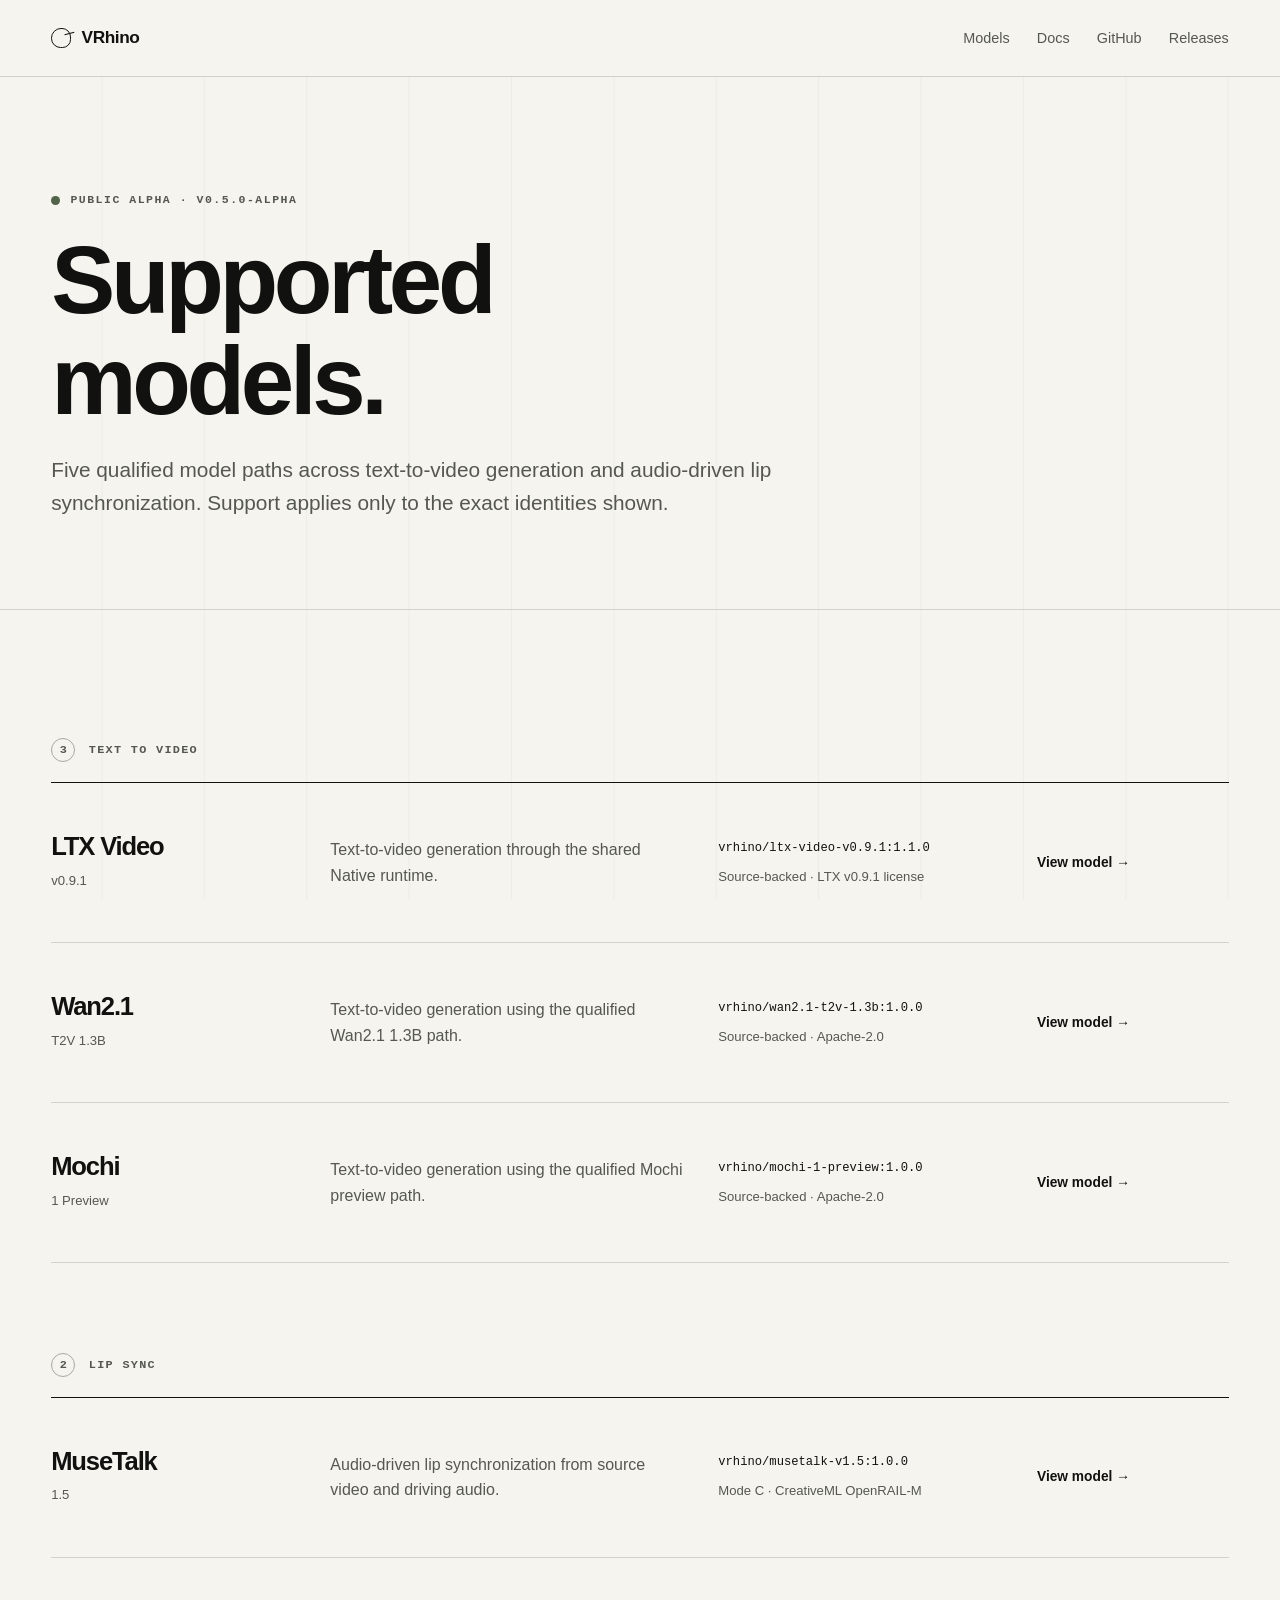
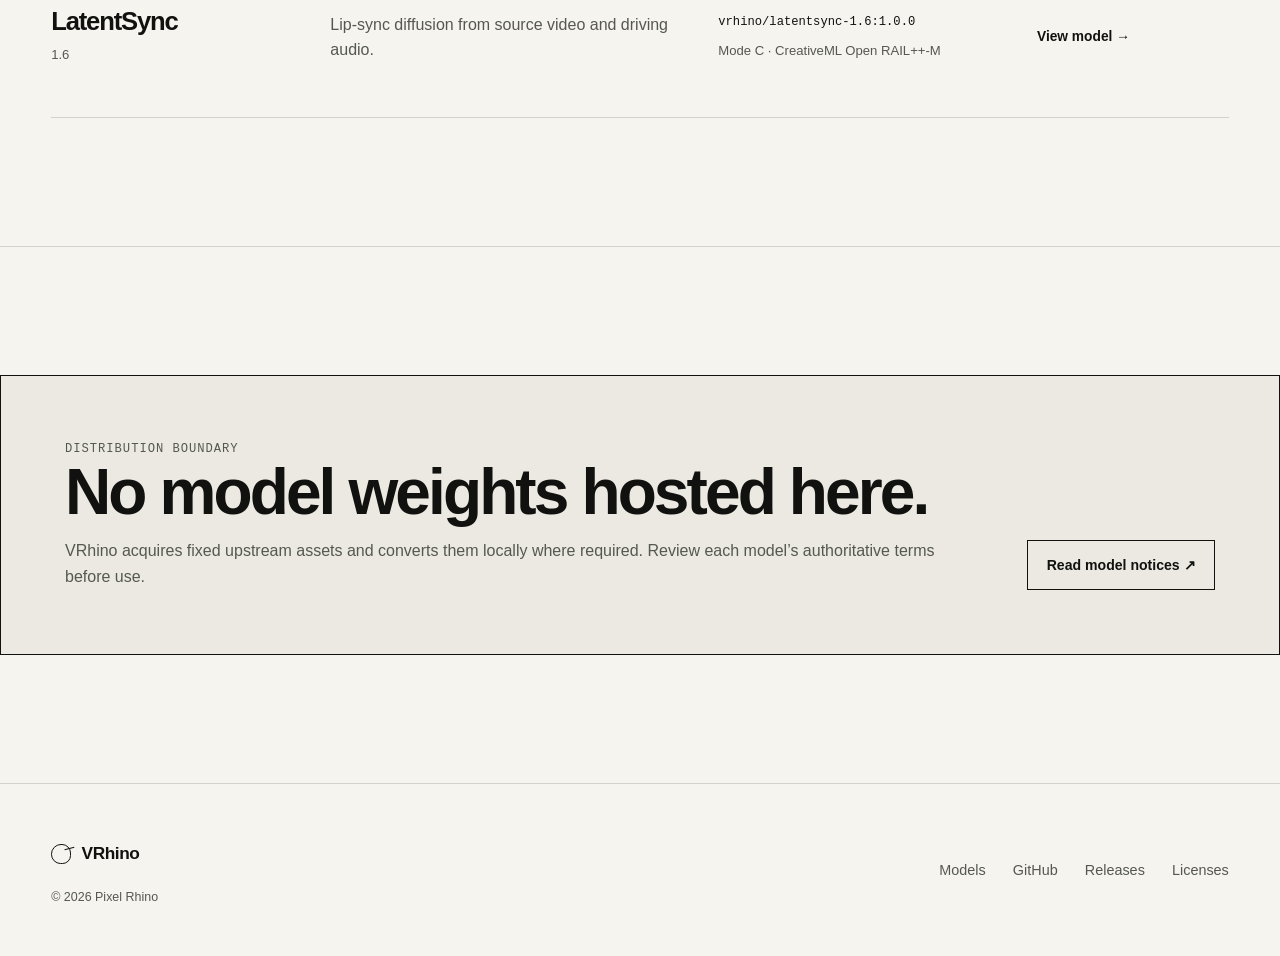
==== models/index.html @ a93d7f77 "site: launch VRhino website" ====
<!doctype html>
<html lang="en">
  <head>
    <meta charset="utf-8">
    <meta name="viewport" content="width=device-width, initial-scale=1">
    <title>Supported Models — VRhino</title>
    <meta name="description" content="Explore the five exact video-generation and lip-sync model paths supported by VRhino v0.5.0-alpha.">
    <meta property="og:type" content="website">
    <meta property="og:title" content="Supported Models — VRhino">
    <meta property="og:description" content="Five exact model paths supported by the VRhino Public Alpha.">
    <meta property="og:url" content="https://pixelrhino-ai.github.io/models/">
    <link rel="canonical" href="https://pixelrhino-ai.github.io/models/">
    <link rel="stylesheet" href="/assets/css/main.css">
  </head>
  <body>
    <a class="skip-link" href="#main-content">Skip to content</a>
    <header class="site-header">
      <nav class="nav-shell" aria-label="Primary navigation">
        <a class="brand" href="/" aria-label="VRhino home"><span class="brand-mark" aria-hidden="true"></span>VRhino</a>
        <ul class="nav-links">
          <li><a href="/models/" aria-current="page">Models</a></li>
          <li><a href="https://github.com/pixelrhino-ai/vrhino">Docs</a></li>
          <li><a href="https://github.com/pixelrhino-ai/vrhino">GitHub</a></li>
          <li><a href="https://github.com/pixelrhino-ai/vrhino/releases">Releases</a></li>
        </ul>
      </nav>
    </header>
    <main id="main-content">
      <header class="page-hero">
        <div class="shell">
          <p class="eyebrow">Public Alpha · v0.5.0-alpha</p>
          <h1>Supported models.</h1>
          <p class="page-intro">Five qualified model paths across text-to-video generation and audio-driven lip synchronization. Support applies only to the exact identities shown.</p>
        </div>
      </header>
      <section class="section" aria-labelledby="text-video-heading">
        <div class="shell">
          <div class="category-block">
            <h2 class="category-heading" id="text-video-heading"><span class="category-count" aria-hidden="true">3</span>TEXT TO VIDEO</h2>
            <div class="model-list">
              <article class="model-card">
                <div><h3><a href="/models/ltx-video/">LTX Video</a></h3><span class="model-version">v0.9.1</span></div>
                <p class="model-description">Text-to-video generation through the shared Native runtime.</p>
                <div><p class="model-identity">vrhino/ltx-video-v0.9.1:1.1.0</p><p class="model-meta">Source-backed · LTX v0.9.1 license</p></div>
                <a class="model-arrow" href="/models/ltx-video/" aria-label="View LTX Video details">View model →</a>
              </article>
              <article class="model-card">
                <div><h3><a href="/models/wan2.1/">Wan2.1</a></h3><span class="model-version">T2V 1.3B</span></div>
                <p class="model-description">Text-to-video generation using the qualified Wan2.1 1.3B path.</p>
                <div><p class="model-identity">vrhino/wan2.1-t2v-1.3b:1.0.0</p><p class="model-meta">Source-backed · Apache-2.0</p></div>
                <a class="model-arrow" href="/models/wan2.1/" aria-label="View Wan2.1 details">View model →</a>
              </article>
              <article class="model-card">
                <div><h3><a href="/models/mochi/">Mochi</a></h3><span class="model-version">1 Preview</span></div>
                <p class="model-description">Text-to-video generation using the qualified Mochi preview path.</p>
                <div><p class="model-identity">vrhino/mochi-1-preview:1.0.0</p><p class="model-meta">Source-backed · Apache-2.0</p></div>
                <a class="model-arrow" href="/models/mochi/" aria-label="View Mochi details">View model →</a>
              </article>
            </div>
          </div>
          <div class="category-block">
            <h2 class="category-heading"><span class="category-count" aria-hidden="true">2</span>LIP SYNC</h2>
            <div class="model-list">
              <article class="model-card">
                <div><h3><a href="/models/musetalk/">MuseTalk</a></h3><span class="model-version">1.5</span></div>
                <p class="model-description">Audio-driven lip synchronization from source video and driving audio.</p>
                <div><p class="model-identity">vrhino/musetalk-v1.5:1.0.0</p><p class="model-meta">Mode C · CreativeML OpenRAIL-M</p></div>
                <a class="model-arrow" href="/models/musetalk/" aria-label="View MuseTalk details">View model →</a>
              </article>
              <article class="model-card">
                <div><h3><a href="/models/latentsync/">LatentSync</a></h3><span class="model-version">1.6</span></div>
                <p class="model-description">Lip-sync diffusion from source video and driving audio.</p>
                <div><p class="model-identity">vrhino/latentsync-1.6:1.0.0</p><p class="model-meta">Mode C · CreativeML Open RAIL++-M</p></div>
                <a class="model-arrow" href="/models/latentsync/" aria-label="View LatentSync details">View model →</a>
              </article>
            </div>
          </div>
        </div>
      </section>
      <section class="section section-rule">
        <div class="shell release-panel">
          <div><p class="release-meta">Distribution boundary</p><h2>No model weights hosted here.</h2><p>VRhino acquires fixed upstream assets and converts them locally where required. Review each model’s authoritative terms before use.</p></div>
          <a class="button button-secondary" href="https://github.com/pixelrhino-ai/vrhino/tree/4c1773b8f5300881dd2dc7cef0f7295a187a3596/docs/models">Read model notices ↗</a>
        </div>
      </section>
    </main>
    <footer class="site-footer">
      <div class="shell footer-grid">
        <div><a class="brand" href="/"><span class="brand-mark" aria-hidden="true"></span>VRhino</a><p class="footer-meta">© 2026 Pixel Rhino</p></div>
        <ul class="footer-links"><li><a href="/models/">Models</a></li><li><a href="https://github.com/pixelrhino-ai/vrhino">GitHub</a></li><li><a href="https://github.com/pixelrhino-ai/vrhino/releases">Releases</a></li><li><a href="https://github.com/pixelrhino-ai/vrhino/blob/4c1773b8f5300881dd2dc7cef0f7295a187a3596/licenses/VRHINO-BINARY-LICENSE.txt">Licenses</a></li></ul>
      </div>
    </footer>
  </body>
</html>
---- assets/css/main.css ----
:root {
  color-scheme: light;
  --paper: #f5f4ef;
  --paper-strong: #ebe9e1;
  --ink: #111210;
  --ink-soft: #555850;
  --line: #d2d1ca;
  --line-strong: #a7a89f;
  --accent: #516348;
  --accent-soft: #e4e9df;
  --code: #181a17;
  --code-ink: #f2f3ed;
  --max-width: 1180px;
  --page-pad: clamp(1.25rem, 4vw, 4rem);
  --section-space: clamp(5rem, 10vw, 9rem);
  --sans: Inter, ui-sans-serif, -apple-system, BlinkMacSystemFont, "Segoe UI", sans-serif;
  --mono: "SFMono-Regular", Consolas, "Liberation Mono", monospace;
}

*,
*::before,
*::after {
  box-sizing: border-box;
}

html {
  scroll-behavior: smooth;
  scroll-padding-top: 6rem;
}

body {
  margin: 0;
  background: var(--paper);
  color: var(--ink);
  font-family: var(--sans);
  font-size: 1rem;
  line-height: 1.6;
  text-rendering: optimizeLegibility;
  -webkit-font-smoothing: antialiased;
}

body::before {
  position: fixed;
  z-index: -1;
  inset: 0;
  background-image: linear-gradient(to right, transparent calc(100% - 1px), rgba(17, 18, 16, 0.035) 1px);
  background-size: max(5rem, 8vw) 100%;
  content: "";
  pointer-events: none;
}

::selection {
  background: #cbd4c3;
  color: var(--ink);
}

a {
  color: inherit;
  text-decoration-thickness: 1px;
  text-underline-offset: 0.22em;
}

a:hover {
  color: var(--accent);
}

a:focus-visible,
button:focus-visible {
  border-radius: 2px;
  outline: 3px solid var(--accent);
  outline-offset: 4px;
}

img,
svg {
  display: block;
  max-width: 100%;
}

button,
input {
  font: inherit;
}

h1,
h2,
h3,
p,
ul,
dl,
dd,
pre {
  margin-top: 0;
}

h1,
h2,
h3 {
  font-weight: 560;
  letter-spacing: -0.045em;
  line-height: 1.05;
}

h1 {
  font-size: clamp(3.5rem, 9vw, 8.5rem);
}

h2 {
  font-size: clamp(2.25rem, 5vw, 4.75rem);
}

h3 {
  font-size: clamp(1.35rem, 2vw, 1.8rem);
}

code,
pre {
  font-family: var(--mono);
  font-variant-ligatures: none;
}

.skip-link {
  position: fixed;
  z-index: 100;
  top: 0.75rem;
  left: 0.75rem;
  padding: 0.65rem 0.9rem;
  transform: translateY(-160%);
  border: 1px solid var(--ink);
  background: var(--paper);
  color: var(--ink);
}

.skip-link:focus {
  transform: translateY(0);
}

.site-header {
  position: relative;
  z-index: 20;
  border-bottom: 1px solid var(--line);
  background: rgba(245, 244, 239, 0.94);
}

.nav-shell,
.shell {
  width: min(100%, calc(var(--max-width) + 2 * var(--page-pad)));
  margin-inline: auto;
  padding-inline: var(--page-pad);
}

.nav-shell {
  display: flex;
  min-height: 4.75rem;
  align-items: center;
  justify-content: space-between;
  gap: 2rem;
}

.brand {
  display: inline-flex;
  min-height: 2.75rem;
  align-items: center;
  gap: 0.65rem;
  font-size: 1.08rem;
  font-weight: 700;
  letter-spacing: -0.025em;
  text-decoration: none;
}

.brand-mark {
  position: relative;
  width: 1.25rem;
  height: 1.25rem;
  border: 1px solid var(--ink);
  border-radius: 50% 45% 42% 48%;
}

.brand-mark::after {
  position: absolute;
  top: 0.22rem;
  right: -0.32rem;
  width: 0.62rem;
  height: 0.34rem;
  transform: rotate(-15deg);
  border-top: 1px solid var(--ink);
  content: "";
}

.nav-links,
.footer-links,
.inline-links {
  display: flex;
  align-items: center;
  flex-wrap: wrap;
  gap: 0.45rem 1.7rem;
  margin: 0;
  padding: 0;
  list-style: none;
}

.nav-links a,
.footer-links a {
  color: var(--ink-soft);
  font-size: 0.9rem;
  font-weight: 540;
  text-decoration: none;
}

.nav-links a:hover,
.footer-links a:hover {
  color: var(--ink);
}

.eyebrow {
  display: flex;
  align-items: center;
  gap: 0.65rem;
  margin-bottom: 1.35rem;
  color: var(--ink-soft);
  font-family: var(--mono);
  font-size: 0.72rem;
  font-weight: 600;
  letter-spacing: 0.13em;
  line-height: 1.4;
  text-transform: uppercase;
}

.eyebrow::before {
  width: 0.55rem;
  height: 0.55rem;
  border-radius: 50%;
  background: var(--accent);
  content: "";
}

.hero {
  padding-top: clamp(5rem, 11vw, 10rem);
  padding-bottom: clamp(4rem, 8vw, 7rem);
}

.hero-grid {
  display: grid;
  grid-template-columns: minmax(0, 1fr) minmax(15rem, 0.42fr);
  align-items: end;
  gap: clamp(3rem, 8vw, 8rem);
}

.hero h1 {
  max-width: 10ch;
  margin-bottom: 2rem;
}

.hero-title-product {
  display: block;
  margin-bottom: 0.15em;
  color: var(--accent);
  font-family: var(--mono);
  font-size: 0.22em;
  font-weight: 600;
  letter-spacing: 0.02em;
  line-height: 1;
}

.hero-copy {
  max-width: 36rem;
  margin-bottom: 2rem;
  color: var(--ink-soft);
  font-size: clamp(1.08rem, 1.7vw, 1.35rem);
}

.hero-aside {
  padding-top: 1.15rem;
  border-top: 1px solid var(--ink);
}

.aside-label {
  margin-bottom: 1rem;
  color: var(--ink-soft);
  font-family: var(--mono);
  font-size: 0.72rem;
  letter-spacing: 0.11em;
  text-transform: uppercase;
}

.hero-aside p:last-child {
  margin-bottom: 0;
  font-size: 1.05rem;
}

.button-row {
  display: flex;
  align-items: center;
  flex-wrap: wrap;
  gap: 0.75rem;
}

.button {
  display: inline-flex;
  min-height: 3.1rem;
  align-items: center;
  justify-content: center;
  padding: 0.7rem 1.15rem;
  border: 1px solid var(--ink);
  background: var(--ink);
  color: var(--paper);
  font-size: 0.88rem;
  font-weight: 650;
  text-decoration: none;
}

.button:hover {
  background: var(--accent);
  color: #fff;
}

.button-secondary {
  background: transparent;
  color: var(--ink);
}

.button-secondary:hover {
  border-color: var(--accent);
  background: var(--accent-soft);
  color: var(--ink);
}

.text-link {
  display: inline-flex;
  min-height: 2.75rem;
  align-items: center;
  padding-inline: 0.5rem;
  font-size: 0.88rem;
  font-weight: 620;
}

.platform-strip {
  border-block: 1px solid var(--line);
}

.platform-equation {
  display: flex;
  min-height: 6rem;
  align-items: center;
  justify-content: center;
  flex-wrap: wrap;
  gap: 0.7rem 1.2rem;
  margin: 0;
  padding-block: 1.25rem;
  font-family: var(--mono);
  font-size: clamp(0.82rem, 1.5vw, 1rem);
  font-weight: 600;
  text-align: center;
}

.platform-equation span:nth-child(even) {
  color: var(--line-strong);
}

.section {
  padding-block: var(--section-space);
}

.section-rule {
  border-top: 1px solid var(--line);
}

.section-heading {
  display: grid;
  grid-template-columns: minmax(0, 0.7fr) minmax(18rem, 0.3fr);
  gap: 3rem;
  margin-bottom: clamp(3rem, 6vw, 5.5rem);
}

.section-heading h2 {
  max-width: 12ch;
  margin-bottom: 0;
}

.section-heading p {
  align-self: end;
  margin-bottom: 0.25rem;
  color: var(--ink-soft);
  font-size: 1.02rem;
}

.terminal {
  position: relative;
  overflow: hidden;
  border: 1px solid #2f322e;
  background: var(--code);
  color: var(--code-ink);
}

.terminal-bar {
  display: flex;
  min-height: 3.1rem;
  align-items: center;
  justify-content: space-between;
  padding: 0.75rem 1rem;
  border-bottom: 1px solid #373a35;
  color: #aaaea5;
  font-family: var(--mono);
  font-size: 0.72rem;
  letter-spacing: 0.08em;
  text-transform: uppercase;
}

.terminal-dots {
  display: flex;
  gap: 0.35rem;
}

.terminal-dots span {
  width: 0.42rem;
  height: 0.42rem;
  border-radius: 50%;
  background: #64685f;
}

.terminal pre {
  overflow-x: auto;
  margin: 0;
  padding: clamp(1.25rem, 3vw, 2.2rem);
  font-size: clamp(0.77rem, 1.3vw, 0.94rem);
  line-height: 1.85;
  scrollbar-color: #74786e var(--code);
}

.terminal .prompt {
  color: #899f7c;
  user-select: none;
}

.copy-button {
  position: absolute;
  top: 0.62rem;
  right: 0.75rem;
  min-width: 4.3rem;
  min-height: 1.9rem;
  padding: 0.25rem 0.6rem;
  border: 1px solid #52564f;
  background: #242722;
  color: #d8dbd3;
  cursor: pointer;
  font-family: var(--mono);
  font-size: 0.68rem;
}

.copy-button:hover {
  border-color: #7c8177;
  color: #fff;
}

.mode-note {
  display: grid;
  grid-template-columns: 9rem minmax(0, 1fr);
  gap: 2rem;
  margin-top: 1.5rem;
  padding: 1.5rem 0;
  border-bottom: 1px solid var(--line);
}

.mode-note strong {
  font-family: var(--mono);
  font-size: 0.76rem;
  letter-spacing: 0.08em;
  text-transform: uppercase;
}

.mode-note p {
  max-width: 48rem;
  margin-bottom: 0;
  color: var(--ink-soft);
}

.category-block + .category-block {
  margin-top: clamp(4rem, 7vw, 6rem);
}

.category-heading {
  display: flex;
  align-items: center;
  gap: 0.85rem;
  margin-bottom: 1.25rem;
  color: var(--ink-soft);
  font-family: var(--mono);
  font-size: 0.74rem;
  letter-spacing: 0.11em;
}

.category-count {
  display: inline-grid;
  width: 1.5rem;
  height: 1.5rem;
  place-items: center;
  border: 1px solid var(--line-strong);
  border-radius: 50%;
  letter-spacing: 0;
}

.model-list {
  border-top: 1px solid var(--ink);
}

.model-card {
  display: grid;
  grid-template-columns: minmax(10rem, 0.25fr) minmax(14rem, 0.36fr) minmax(15rem, 0.29fr) auto;
  align-items: center;
  gap: 2rem;
  min-height: 10rem;
  padding-block: 1.65rem;
  border-bottom: 1px solid var(--line);
}

.model-card h3 {
  margin-bottom: 0.4rem;
}

.model-card h3 a {
  text-decoration: none;
}

.model-version,
.model-meta {
  color: var(--ink-soft);
  font-size: 0.82rem;
}

.model-description {
  margin-bottom: 0;
  color: var(--ink-soft);
}

.model-identity {
  overflow-wrap: anywhere;
  margin-bottom: 0.55rem;
  font-family: var(--mono);
  font-size: 0.76rem;
  line-height: 1.5;
}

.model-meta {
  margin-bottom: 0;
}

.model-arrow {
  white-space: nowrap;
  font-size: 0.86rem;
  font-weight: 650;
  text-decoration: none;
}

.architecture-grid {
  display: grid;
  grid-template-columns: repeat(3, minmax(0, 1fr));
  border-block: 1px solid var(--ink);
}

.architecture-item {
  min-height: 15rem;
  padding: 1.5rem;
}

.architecture-item + .architecture-item {
  border-left: 1px solid var(--line);
}

.architecture-number {
  margin-bottom: 4rem;
  color: var(--accent);
  font-family: var(--mono);
  font-size: 0.74rem;
}

.architecture-item h3 {
  margin-bottom: 0.75rem;
  font-size: 1.2rem;
  letter-spacing: -0.02em;
}

.architecture-item p {
  margin-bottom: 0;
  color: var(--ink-soft);
  font-size: 0.92rem;
}

.no-install {
  display: grid;
  grid-template-columns: minmax(16rem, 0.35fr) minmax(0, 0.65fr);
  gap: clamp(3rem, 8vw, 8rem);
  align-items: start;
}

.no-install h2 {
  max-width: 9ch;
}

.dependency-grid {
  display: grid;
  grid-template-columns: repeat(2, minmax(0, 1fr));
  margin: 0 0 2rem;
  padding: 0;
  border-top: 1px solid var(--ink);
  list-style: none;
}

.dependency-grid li {
  padding: 0.9rem 0;
  border-bottom: 1px solid var(--line);
  font-family: var(--mono);
  font-size: 0.83rem;
}

.dependency-grid li:nth-child(odd) {
  padding-right: 1rem;
}

.requirement-note {
  max-width: 38rem;
  color: var(--ink-soft);
}

.release-panel {
  display: grid;
  grid-template-columns: minmax(0, 1fr) auto;
  align-items: end;
  gap: 3rem;
  padding: clamp(2rem, 5vw, 4rem);
  border: 1px solid var(--ink);
  background: var(--paper-strong);
}

.release-panel h2 {
  margin-bottom: 0.75rem;
}

.release-panel p {
  margin-bottom: 0;
  color: var(--ink-soft);
}

.release-meta {
  margin-bottom: 0.85rem;
  font-family: var(--mono);
  font-size: 0.76rem;
  letter-spacing: 0.08em;
  text-transform: uppercase;
}

.site-footer {
  padding-block: 3rem;
  border-top: 1px solid var(--line);
}

.footer-grid {
  display: grid;
  grid-template-columns: 1fr auto;
  align-items: center;
  gap: 2rem;
}

.footer-meta {
  margin: 0.75rem 0 0;
  color: var(--ink-soft);
  font-size: 0.78rem;
}

/* Model library and detail pages */
.page-hero {
  padding-block: clamp(4.5rem, 9vw, 8rem) clamp(3.5rem, 7vw, 6rem);
  border-bottom: 1px solid var(--line);
}

.page-hero h1 {
  max-width: 12ch;
  margin-bottom: 1.35rem;
  font-size: clamp(3rem, 7.5vw, 7rem);
}

.page-intro {
  max-width: 46rem;
  margin-bottom: 0;
  color: var(--ink-soft);
  font-size: clamp(1.08rem, 1.8vw, 1.3rem);
}

.breadcrumb {
  margin-bottom: 2.5rem;
  color: var(--ink-soft);
  font-family: var(--mono);
  font-size: 0.75rem;
}

.breadcrumb a {
  text-decoration: none;
}

.detail-labels {
  display: flex;
  flex-wrap: wrap;
  gap: 0.5rem;
  margin-top: 2rem;
}

.label {
  padding: 0.38rem 0.65rem;
  border: 1px solid var(--line-strong);
  color: var(--ink-soft);
  font-family: var(--mono);
  font-size: 0.68rem;
  letter-spacing: 0.06em;
  text-transform: uppercase;
}

.model-detail {
  display: grid;
  grid-template-columns: minmax(14rem, 0.28fr) minmax(0, 0.72fr);
  gap: clamp(3rem, 8vw, 8rem);
  padding-block: clamp(4rem, 8vw, 7rem);
}

.detail-sidebar {
  align-self: start;
}

.detail-sidebar dl {
  margin: 0;
  border-top: 1px solid var(--ink);
}

.detail-sidebar dt {
  padding-top: 1rem;
  color: var(--ink-soft);
  font-family: var(--mono);
  font-size: 0.68rem;
  letter-spacing: 0.08em;
  text-transform: uppercase;
}

.detail-sidebar dd {
  overflow-wrap: anywhere;
  margin: 0;
  padding: 0.3rem 0 1rem;
  border-bottom: 1px solid var(--line);
  font-size: 0.88rem;
}

.detail-sidebar code {
  font-size: 0.78rem;
}

.detail-content {
  min-width: 0;
}

.detail-content > section + section {
  margin-top: 4.5rem;
}

.detail-content h2 {
  margin-bottom: 1.25rem;
  font-size: clamp(1.8rem, 3.5vw, 3rem);
}

.detail-content p,
.detail-content li {
  max-width: 49rem;
  color: var(--ink-soft);
}

.detail-content ul {
  padding-left: 1.25rem;
}

.detail-content .terminal {
  margin-top: 1.5rem;
}

.resource-links {
  display: grid;
  grid-template-columns: repeat(2, minmax(0, 1fr));
  margin: 0;
  padding: 0;
  border-top: 1px solid var(--ink);
  list-style: none;
}

.resource-links li {
  border-bottom: 1px solid var(--line);
}

.resource-links li:nth-child(odd) {
  border-right: 1px solid var(--line);
}

.resource-links a {
  display: flex;
  min-height: 4.2rem;
  align-items: center;
  justify-content: space-between;
  gap: 1rem;
  padding: 0.75rem 1rem;
  color: var(--ink);
  font-size: 0.88rem;
  font-weight: 600;
  text-decoration: none;
}

.resource-links a::after {
  content: "↗";
}

.resource-links a:hover {
  background: var(--accent-soft);
}

.back-link {
  display: inline-flex;
  min-height: 2.75rem;
  align-items: center;
  gap: 0.6rem;
  font-size: 0.88rem;
  font-weight: 620;
  text-decoration: none;
}

.back-link::before {
  content: "←";
}

.not-found {
  display: grid;
  min-height: calc(100vh - 4.8rem);
  place-items: center;
  padding-block: 5rem;
}

.not-found-inner {
  width: 100%;
}

.not-found-code {
  margin-bottom: 1rem;
  color: var(--accent);
  font-family: var(--mono);
  font-size: 0.8rem;
  letter-spacing: 0.1em;
}

.not-found h1 {
  margin-bottom: 1.5rem;
  font-size: clamp(3.2rem, 8vw, 7rem);
}

.not-found p {
  margin-bottom: 2rem;
  color: var(--ink-soft);
  font-size: 1.15rem;
}

@media (max-width: 900px) {
  .hero-grid,
  .section-heading,
  .no-install,
  .model-detail {
    grid-template-columns: 1fr;
  }

  .hero-aside {
    max-width: 34rem;
  }

  .section-heading {
    gap: 1.5rem;
  }

  .section-heading p {
    max-width: 36rem;
  }

  .model-card {
    grid-template-columns: minmax(10rem, 0.33fr) minmax(14rem, 0.4fr) auto;
  }

  .model-card .model-description {
    display: none;
  }

  .detail-sidebar {
    max-width: 38rem;
  }
}

@media (max-width: 720px) {
  .nav-shell {
    min-height: auto;
    align-items: flex-start;
    flex-direction: column;
    gap: 0.65rem;
    padding-block: 1rem;
  }

  .nav-links {
    width: 100%;
    justify-content: space-between;
    gap: 0.4rem 0.9rem;
  }

  .nav-links a {
    display: inline-flex;
    min-height: 2.75rem;
    align-items: center;
  }

  .footer-links a {
    display: inline-flex;
    min-height: 2.75rem;
    align-items: center;
  }

  .hero {
    padding-top: 4.5rem;
  }

  .model-card {
    grid-template-columns: 1fr auto;
    gap: 1.3rem;
  }

  .model-card > div:nth-child(3) {
    grid-column: 1 / -1;
    grid-row: 2;
  }

  .architecture-grid {
    grid-template-columns: 1fr;
  }

  .architecture-item {
    min-height: 0;
  }

  .architecture-item + .architecture-item {
    border-top: 1px solid var(--line);
    border-left: 0;
  }

  .architecture-number {
    margin-bottom: 2rem;
  }

  .release-panel,
  .footer-grid {
    grid-template-columns: 1fr;
  }

  .resource-links {
    grid-template-columns: 1fr;
  }

  .resource-links li:nth-child(odd) {
    border-right: 0;
  }
}

@media (max-width: 480px) {
  :root {
    --page-pad: 1.15rem;
  }

  body::before {
    display: none;
  }

  .nav-links {
    display: grid;
    grid-template-columns: repeat(4, auto);
  }

  .nav-links li:nth-child(3) {
    display: none;
  }

  .nav-links a {
    font-size: 0.82rem;
  }

  .hero h1 {
    font-size: clamp(3.15rem, 16vw, 4.3rem);
  }

  .button-row {
    align-items: stretch;
  }

  .button {
    flex: 1 1 8.8rem;
  }

  .text-link {
    flex-basis: 100%;
  }

  .platform-equation {
    align-items: stretch;
    flex-direction: column;
    gap: 0.4rem;
  }

  .platform-equation span:nth-child(even) {
    height: 0.65rem;
    font-size: 0;
  }

  .platform-equation span:nth-child(even)::before {
    font-size: 0.8rem;
    content: "+";
  }

  .mode-note {
    grid-template-columns: 1fr;
    gap: 0.65rem;
  }

  .model-card {
    grid-template-columns: 1fr;
  }

  .model-card > div:nth-child(3),
  .model-arrow {
    grid-column: 1;
    grid-row: auto;
  }

  .model-arrow {
    min-height: 2.75rem;
  }

  .dependency-grid {
    grid-template-columns: 1fr;
  }

  .dependency-grid li:nth-child(odd) {
    padding-right: 0;
  }

  .footer-links {
    align-items: flex-start;
    flex-direction: column;
  }
}

@media (prefers-reduced-motion: reduce) {
  html {
    scroll-behavior: auto;
  }

  *,
  *::before,
  *::after {
    scroll-behavior: auto !important;
    transition-duration: 0.01ms !important;
  }
}
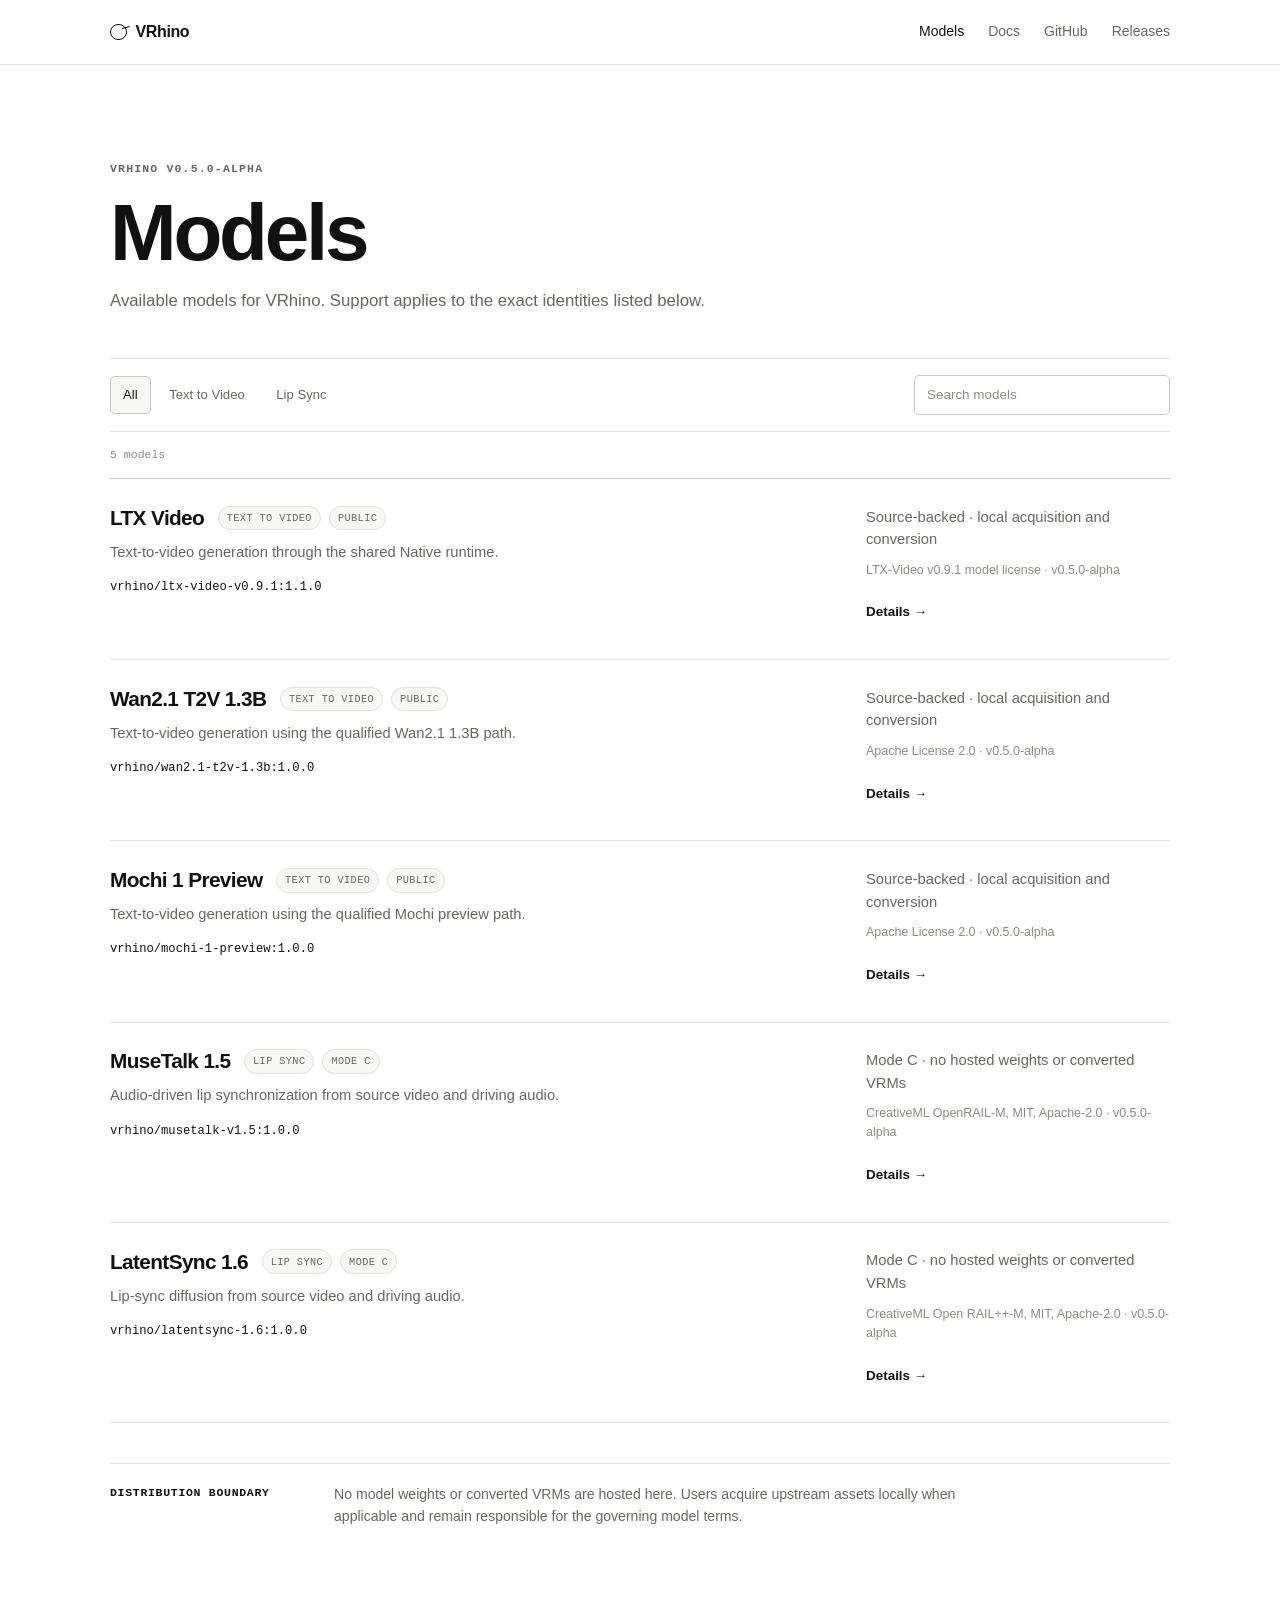
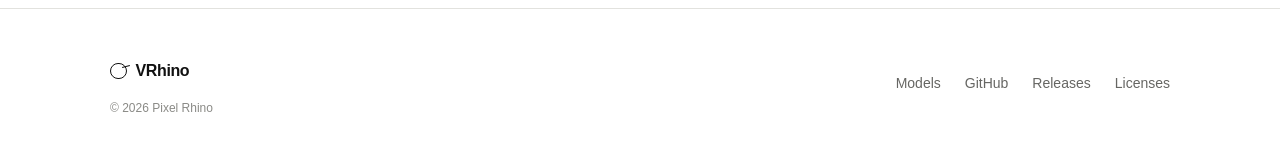
==== commit b39914ad: "site: simplify homepage and models" ====
--- a/models/index.html
+++ b/models/index.html
@@ -3,14 +3,15 @@
   <head>
     <meta charset="utf-8">
     <meta name="viewport" content="width=device-width, initial-scale=1">
-    <title>Supported Models — VRhino</title>
+    <title>Models — VRhino</title>
     <meta name="description" content="Explore the five exact video-generation and lip-sync model paths supported by VRhino v0.5.0-alpha.">
     <meta property="og:type" content="website">
-    <meta property="og:title" content="Supported Models — VRhino">
-    <meta property="og:description" content="Five exact model paths supported by the VRhino Public Alpha.">
+    <meta property="og:title" content="Models — VRhino">
+    <meta property="og:description" content="Available text-to-video and lip-sync models for VRhino.">
     <meta property="og:url" content="https://pixelrhino-ai.github.io/models/">
     <link rel="canonical" href="https://pixelrhino-ai.github.io/models/">
     <link rel="stylesheet" href="/assets/css/main.css">
+    <script src="/assets/js/site.js" defer></script>
   </head>
   <body>
     <a class="skip-link" href="#main-content">Skip to content</a>
@@ -25,65 +26,76 @@
         </ul>
       </nav>
     </header>
+
     <main id="main-content">
-      <header class="page-hero">
-        <div class="shell">
-          <p class="eyebrow">Public Alpha · v0.5.0-alpha</p>
-          <h1>Supported models.</h1>
-          <p class="page-intro">Five qualified model paths across text-to-video generation and audio-driven lip synchronization. Support applies only to the exact identities shown.</p>
+      <header class="models-hero shell">
+        <p class="overline">VRhino v0.5.0-alpha</p>
+        <h1>Models</h1>
+        <p>Available models for VRhino. Support applies to the exact identities listed below.</p>
+      </header>
+
+      <section class="models-directory shell" aria-label="Available models">
+        <div class="model-toolbar">
+          <div class="filter-group" role="group" aria-label="Filter models by category">
+            <button class="filter-button is-active" type="button" data-model-filter="ALL" aria-pressed="true">All</button>
+            <button class="filter-button" type="button" data-model-filter="TEXT TO VIDEO" aria-pressed="false">Text to Video</button>
+            <button class="filter-button" type="button" data-model-filter="LIP SYNC" aria-pressed="false">Lip Sync</button>
+          </div>
+          <label class="search-field"><span class="sr-only">Search models</span><input type="search" placeholder="Search models" autocomplete="off" data-model-search></label>
         </div>
-      </header>
-      <section class="section" aria-labelledby="text-video-heading">
-        <div class="shell">
-          <div class="category-block">
-            <h2 class="category-heading" id="text-video-heading"><span class="category-count" aria-hidden="true">3</span>TEXT TO VIDEO</h2>
-            <div class="model-list">
-              <article class="model-card">
-                <div><h3><a href="/models/ltx-video/">LTX Video</a></h3><span class="model-version">v0.9.1</span></div>
-                <p class="model-description">Text-to-video generation through the shared Native runtime.</p>
-                <div><p class="model-identity">vrhino/ltx-video-v0.9.1:1.1.0</p><p class="model-meta">Source-backed · LTX v0.9.1 license</p></div>
-                <a class="model-arrow" href="/models/ltx-video/" aria-label="View LTX Video details">View model →</a>
-              </article>
-              <article class="model-card">
-                <div><h3><a href="/models/wan2.1/">Wan2.1</a></h3><span class="model-version">T2V 1.3B</span></div>
-                <p class="model-description">Text-to-video generation using the qualified Wan2.1 1.3B path.</p>
-                <div><p class="model-identity">vrhino/wan2.1-t2v-1.3b:1.0.0</p><p class="model-meta">Source-backed · Apache-2.0</p></div>
-                <a class="model-arrow" href="/models/wan2.1/" aria-label="View Wan2.1 details">View model →</a>
-              </article>
-              <article class="model-card">
-                <div><h3><a href="/models/mochi/">Mochi</a></h3><span class="model-version">1 Preview</span></div>
-                <p class="model-description">Text-to-video generation using the qualified Mochi preview path.</p>
-                <div><p class="model-identity">vrhino/mochi-1-preview:1.0.0</p><p class="model-meta">Source-backed · Apache-2.0</p></div>
-                <a class="model-arrow" href="/models/mochi/" aria-label="View Mochi details">View model →</a>
-              </article>
+        <p class="model-results" aria-live="polite" data-model-results>5 models</p>
+
+        <div class="model-list" data-model-list data-source="/data/models.json">
+          <article class="model-entry" data-model-id="vrhino/ltx-video-v0.9.1:1.1.0" data-category="TEXT TO VIDEO">
+            <div class="model-entry-main">
+              <div class="model-title-line"><h2><a href="/models/ltx-video/">LTX Video</a></h2><span class="tag">Text to Video</span><span class="tag">Public</span></div>
+              <p>Text-to-video generation through the shared Native runtime.</p>
+              <code class="model-id">vrhino/ltx-video-v0.9.1:1.1.0</code>
             </div>
-          </div>
-          <div class="category-block">
-            <h2 class="category-heading"><span class="category-count" aria-hidden="true">2</span>LIP SYNC</h2>
-            <div class="model-list">
-              <article class="model-card">
-                <div><h3><a href="/models/musetalk/">MuseTalk</a></h3><span class="model-version">1.5</span></div>
-                <p class="model-description">Audio-driven lip synchronization from source video and driving audio.</p>
-                <div><p class="model-identity">vrhino/musetalk-v1.5:1.0.0</p><p class="model-meta">Mode C · CreativeML OpenRAIL-M</p></div>
-                <a class="model-arrow" href="/models/musetalk/" aria-label="View MuseTalk details">View model →</a>
-              </article>
-              <article class="model-card">
-                <div><h3><a href="/models/latentsync/">LatentSync</a></h3><span class="model-version">1.6</span></div>
-                <p class="model-description">Lip-sync diffusion from source video and driving audio.</p>
-                <div><p class="model-identity">vrhino/latentsync-1.6:1.0.0</p><p class="model-meta">Mode C · CreativeML Open RAIL++-M</p></div>
-                <a class="model-arrow" href="/models/latentsync/" aria-label="View LatentSync details">View model →</a>
-              </article>
+            <div class="model-entry-side"><p>Source-backed · local acquisition and conversion</p><p class="model-terms">LTX-Video v0.9.1 model license · v0.5.0-alpha</p><a class="model-link" href="/models/ltx-video/">Details →</a></div>
+          </article>
+          <article class="model-entry" data-model-id="vrhino/wan2.1-t2v-1.3b:1.0.0" data-category="TEXT TO VIDEO">
+            <div class="model-entry-main">
+              <div class="model-title-line"><h2><a href="/models/wan2.1/">Wan2.1 T2V 1.3B</a></h2><span class="tag">Text to Video</span><span class="tag">Public</span></div>
+              <p>Text-to-video generation using the qualified Wan2.1 1.3B path.</p>
+              <code class="model-id">vrhino/wan2.1-t2v-1.3b:1.0.0</code>
             </div>
-          </div>
+            <div class="model-entry-side"><p>Source-backed · local acquisition and conversion</p><p class="model-terms">Apache License 2.0 · v0.5.0-alpha</p><a class="model-link" href="/models/wan2.1/">Details →</a></div>
+          </article>
+          <article class="model-entry" data-model-id="vrhino/mochi-1-preview:1.0.0" data-category="TEXT TO VIDEO">
+            <div class="model-entry-main">
+              <div class="model-title-line"><h2><a href="/models/mochi/">Mochi 1 Preview</a></h2><span class="tag">Text to Video</span><span class="tag">Public</span></div>
+              <p>Text-to-video generation using the qualified Mochi preview path.</p>
+              <code class="model-id">vrhino/mochi-1-preview:1.0.0</code>
+            </div>
+            <div class="model-entry-side"><p>Source-backed · local acquisition and conversion</p><p class="model-terms">Apache License 2.0 · v0.5.0-alpha</p><a class="model-link" href="/models/mochi/">Details →</a></div>
+          </article>
+          <article class="model-entry" data-model-id="vrhino/musetalk-v1.5:1.0.0" data-category="LIP SYNC">
+            <div class="model-entry-main">
+              <div class="model-title-line"><h2><a href="/models/musetalk/">MuseTalk 1.5</a></h2><span class="tag">Lip Sync</span><span class="tag">Mode C</span></div>
+              <p>Audio-driven lip synchronization from source video and driving audio.</p>
+              <code class="model-id">vrhino/musetalk-v1.5:1.0.0</code>
+            </div>
+            <div class="model-entry-side"><p>Mode C · no hosted weights or converted VRMs</p><p class="model-terms">CreativeML OpenRAIL-M, MIT, Apache-2.0 · v0.5.0-alpha</p><a class="model-link" href="/models/musetalk/">Details →</a></div>
+          </article>
+          <article class="model-entry" data-model-id="vrhino/latentsync-1.6:1.0.0" data-category="LIP SYNC">
+            <div class="model-entry-main">
+              <div class="model-title-line"><h2><a href="/models/latentsync/">LatentSync 1.6</a></h2><span class="tag">Lip Sync</span><span class="tag">Mode C</span></div>
+              <p>Lip-sync diffusion from source video and driving audio.</p>
+              <code class="model-id">vrhino/latentsync-1.6:1.0.0</code>
+            </div>
+            <div class="model-entry-side"><p>Mode C · no hosted weights or converted VRMs</p><p class="model-terms">CreativeML Open RAIL++-M, MIT, Apache-2.0 · v0.5.0-alpha</p><a class="model-link" href="/models/latentsync/">Details →</a></div>
+          </article>
         </div>
-      </section>
-      <section class="section section-rule">
-        <div class="shell release-panel">
-          <div><p class="release-meta">Distribution boundary</p><h2>No model weights hosted here.</h2><p>VRhino acquires fixed upstream assets and converts them locally where required. Review each model’s authoritative terms before use.</p></div>
-          <a class="button button-secondary" href="https://github.com/pixelrhino-ai/vrhino/tree/4c1773b8f5300881dd2dc7cef0f7295a187a3596/docs/models">Read model notices ↗</a>
-        </div>
+        <p class="no-results" hidden data-model-empty>No models match this search.</p>
+
+        <aside class="boundary-note">
+          <strong>Distribution boundary</strong>
+          <p>No model weights or converted VRMs are hosted here. Users acquire upstream assets locally when applicable and remain responsible for the governing model terms.</p>
+        </aside>
       </section>
     </main>
+
     <footer class="site-footer">
       <div class="shell footer-grid">
         <div><a class="brand" href="/"><span class="brand-mark" aria-hidden="true"></span>VRhino</a><p class="footer-meta">© 2026 Pixel Rhino</p></div>
--- a/assets/css/main.css
+++ b/assets/css/main.css
@@ -1,19 +1,17 @@
 :root {
   color-scheme: light;
-  --paper: #f5f4ef;
-  --paper-strong: #ebe9e1;
-  --ink: #111210;
-  --ink-soft: #555850;
-  --line: #d2d1ca;
-  --line-strong: #a7a89f;
-  --accent: #516348;
-  --accent-soft: #e4e9df;
-  --code: #181a17;
-  --code-ink: #f2f3ed;
-  --max-width: 1180px;
-  --page-pad: clamp(1.25rem, 4vw, 4rem);
-  --section-space: clamp(5rem, 10vw, 9rem);
-  --sans: Inter, ui-sans-serif, -apple-system, BlinkMacSystemFont, "Segoe UI", sans-serif;
+  --paper: #ffffff;
+  --surface: #f7f7f5;
+  --ink: #111111;
+  --muted: #666663;
+  --faint: #8a8a86;
+  --line: #e2e2de;
+  --line-strong: #c7c7c1;
+  --code: #151515;
+  --code-ink: #f5f5f2;
+  --max-width: 1060px;
+  --page-pad: clamp(1.25rem, 4vw, 2.5rem);
+  --sans: ui-sans-serif, -apple-system, BlinkMacSystemFont, "Segoe UI", sans-serif;
   --mono: "SFMono-Regular", Consolas, "Liberation Mono", monospace;
 }
 
@@ -25,7 +23,7 @@
 
 html {
   scroll-behavior: smooth;
-  scroll-padding-top: 6rem;
+  scroll-padding-top: 5rem;
 }
 
 body {
@@ -34,52 +32,39 @@
   color: var(--ink);
   font-family: var(--sans);
   font-size: 1rem;
-  line-height: 1.6;
+  line-height: 1.55;
   text-rendering: optimizeLegibility;
   -webkit-font-smoothing: antialiased;
 }
 
-body::before {
-  position: fixed;
-  z-index: -1;
-  inset: 0;
-  background-image: linear-gradient(to right, transparent calc(100% - 1px), rgba(17, 18, 16, 0.035) 1px);
-  background-size: max(5rem, 8vw) 100%;
-  content: "";
-  pointer-events: none;
-}
-
 ::selection {
-  background: #cbd4c3;
-  color: var(--ink);
+  background: #deded9;
 }
 
 a {
   color: inherit;
   text-decoration-thickness: 1px;
-  text-underline-offset: 0.22em;
+  text-underline-offset: 0.2em;
 }
 
 a:hover {
-  color: var(--accent);
+  color: #444;
 }
 
 a:focus-visible,
-button:focus-visible {
-  border-radius: 2px;
-  outline: 3px solid var(--accent);
-  outline-offset: 4px;
-}
-
-img,
-svg {
-  display: block;
-  max-width: 100%;
+button:focus-visible,
+input:focus-visible {
+  outline: 2px solid var(--ink);
+  outline-offset: 3px;
 }
 
 button,
 input {
   font: inherit;
+}
+
+button {
+  color: inherit;
 }
 
 h1,
@@ -96,27 +81,23 @@
 h1,
 h2,
 h3 {
-  font-weight: 560;
-  letter-spacing: -0.045em;
-  line-height: 1.05;
-}
-
-h1 {
-  font-size: clamp(3.5rem, 9vw, 8.5rem);
-}
-
-h2 {
-  font-size: clamp(2.25rem, 5vw, 4.75rem);
-}
-
-h3 {
-  font-size: clamp(1.35rem, 2vw, 1.8rem);
+  color: var(--ink);
+  font-weight: 650;
+  letter-spacing: -0.04em;
+  line-height: 1.08;
 }
 
 code,
 pre {
   font-family: var(--mono);
   font-variant-ligatures: none;
+}
+
+.shell,
+.nav-shell {
+  width: min(100%, calc(var(--max-width) + 2 * var(--page-pad)));
+  margin-inline: auto;
+  padding-inline: var(--page-pad);
 }
 
 .skip-link {
@@ -128,30 +109,29 @@
   transform: translateY(-160%);
   border: 1px solid var(--ink);
   background: var(--paper);
-  color: var(--ink);
 }
 
 .skip-link:focus {
   transform: translateY(0);
 }
 
+.sr-only {
+  position: absolute;
+  width: 1px;
+  height: 1px;
+  overflow: hidden;
+  clip: rect(0, 0, 0, 0);
+  white-space: nowrap;
+}
+
 .site-header {
-  position: relative;
-  z-index: 20;
   border-bottom: 1px solid var(--line);
-  background: rgba(245, 244, 239, 0.94);
-}
-
-.nav-shell,
-.shell {
-  width: min(100%, calc(var(--max-width) + 2 * var(--page-pad)));
-  margin-inline: auto;
-  padding-inline: var(--page-pad);
+  background: var(--paper);
 }
 
 .nav-shell {
   display: flex;
-  min-height: 4.75rem;
+  min-height: 4rem;
   align-items: center;
   justify-content: space-between;
   gap: 2rem;
@@ -161,8 +141,8 @@
   display: inline-flex;
   min-height: 2.75rem;
   align-items: center;
-  gap: 0.65rem;
-  font-size: 1.08rem;
+  gap: 0.55rem;
+  font-size: 1rem;
   font-weight: 700;
   letter-spacing: -0.025em;
   text-decoration: none;
@@ -170,30 +150,28 @@
 
 .brand-mark {
   position: relative;
-  width: 1.25rem;
-  height: 1.25rem;
-  border: 1px solid var(--ink);
-  border-radius: 50% 45% 42% 48%;
+  width: 1.05rem;
+  height: 1.05rem;
+  border: 1px solid currentColor;
+  border-radius: 50%;
 }
 
 .brand-mark::after {
   position: absolute;
-  top: 0.22rem;
-  right: -0.32rem;
-  width: 0.62rem;
-  height: 0.34rem;
-  transform: rotate(-15deg);
-  border-top: 1px solid var(--ink);
+  top: 0.16rem;
+  right: -0.28rem;
+  width: 0.5rem;
+  border-top: 1px solid currentColor;
+  transform: rotate(-16deg);
   content: "";
 }
 
 .nav-links,
-.footer-links,
-.inline-links {
+.footer-links {
   display: flex;
   align-items: center;
   flex-wrap: wrap;
-  gap: 0.45rem 1.7rem;
+  gap: 1.5rem;
   margin: 0;
   padding: 0;
   list-style: none;
@@ -201,553 +179,530 @@
 
 .nav-links a,
 .footer-links a {
-  color: var(--ink-soft);
-  font-size: 0.9rem;
-  font-weight: 540;
+  display: inline-flex;
+  min-height: 2.75rem;
+  align-items: center;
+  color: var(--muted);
+  font-size: 0.875rem;
   text-decoration: none;
 }
 
 .nav-links a:hover,
+.nav-links a[aria-current="page"],
 .footer-links a:hover {
   color: var(--ink);
 }
 
-.eyebrow {
-  display: flex;
-  align-items: center;
-  gap: 0.65rem;
-  margin-bottom: 1.35rem;
-  color: var(--ink-soft);
+.overline,
+.eyebrow,
+.release-meta,
+.not-found-code {
+  margin-bottom: 0.8rem;
+  color: var(--muted);
   font-family: var(--mono);
   font-size: 0.72rem;
   font-weight: 600;
-  letter-spacing: 0.13em;
+  letter-spacing: 0.1em;
   line-height: 1.4;
   text-transform: uppercase;
 }
 
-.eyebrow::before {
-  width: 0.55rem;
-  height: 0.55rem;
-  border-radius: 50%;
-  background: var(--accent);
-  content: "";
-}
-
-.hero {
-  padding-top: clamp(5rem, 11vw, 10rem);
-  padding-bottom: clamp(4rem, 8vw, 7rem);
-}
-
-.hero-grid {
-  display: grid;
-  grid-template-columns: minmax(0, 1fr) minmax(15rem, 0.42fr);
-  align-items: end;
-  gap: clamp(3rem, 8vw, 8rem);
-}
-
-.hero h1 {
-  max-width: 10ch;
-  margin-bottom: 2rem;
-}
-
-.hero-title-product {
-  display: block;
-  margin-bottom: 0.15em;
-  color: var(--accent);
-  font-family: var(--mono);
-  font-size: 0.22em;
-  font-weight: 600;
-  letter-spacing: 0.02em;
-  line-height: 1;
-}
-
-.hero-copy {
-  max-width: 36rem;
-  margin-bottom: 2rem;
-  color: var(--ink-soft);
-  font-size: clamp(1.08rem, 1.7vw, 1.35rem);
-}
-
-.hero-aside {
-  padding-top: 1.15rem;
-  border-top: 1px solid var(--ink);
-}
-
-.aside-label {
-  margin-bottom: 1rem;
-  color: var(--ink-soft);
-  font-family: var(--mono);
-  font-size: 0.72rem;
-  letter-spacing: 0.11em;
-  text-transform: uppercase;
-}
-
-.hero-aside p:last-child {
-  margin-bottom: 0;
-  font-size: 1.05rem;
+/* Homepage */
+.home-hero {
+  padding-block: clamp(2.75rem, 5vw, 4rem) 2.25rem;
+}
+
+.home-hero h1 {
+  max-width: 15ch;
+  margin-bottom: 1.25rem;
+  font-size: clamp(3rem, 6vw, 4.75rem);
+}
+
+.hero-summary {
+  max-width: 44rem;
+  margin-bottom: 1.75rem;
+  color: var(--muted);
+  font-size: clamp(1rem, 1.7vw, 1.2rem);
 }
 
 .button-row {
   display: flex;
-  align-items: center;
   flex-wrap: wrap;
-  gap: 0.75rem;
+  gap: 0.65rem;
 }
 
 .button {
   display: inline-flex;
-  min-height: 3.1rem;
+  min-height: 2.8rem;
   align-items: center;
   justify-content: center;
-  padding: 0.7rem 1.15rem;
+  padding: 0.65rem 1rem;
   border: 1px solid var(--ink);
+  border-radius: 0.35rem;
   background: var(--ink);
-  color: var(--paper);
-  font-size: 0.88rem;
+  color: #fff;
+  font-size: 0.875rem;
   font-weight: 650;
   text-decoration: none;
 }
 
 .button:hover {
-  background: var(--accent);
+  background: #333;
   color: #fff;
 }
 
 .button-secondary {
-  background: transparent;
+  background: var(--paper);
   color: var(--ink);
 }
 
 .button-secondary:hover {
-  border-color: var(--accent);
-  background: var(--accent-soft);
-  color: var(--ink);
-}
-
-.text-link {
+  background: var(--surface);
+  color: var(--ink);
+}
+
+.hero-command {
+  position: relative;
+  display: flex;
+  width: min(100%, 40rem);
+  min-height: 3rem;
+  align-items: center;
+  gap: 0.65rem;
+  overflow-x: auto;
+  margin-top: 1.6rem;
+  padding: 0.75rem 5rem 0.75rem 1rem;
+  border: 1px solid var(--line);
+  border-radius: 0.4rem;
+  background: var(--surface);
+  color: var(--muted);
+  scrollbar-width: thin;
+}
+
+.hero-command code {
+  color: var(--ink);
+  font-size: 0.82rem;
+  white-space: nowrap;
+}
+
+.models-section {
+  padding-block: 2.5rem 4.5rem;
+  border-top: 1px solid var(--line);
+}
+
+.section-header {
+  display: flex;
+  align-items: end;
+  justify-content: space-between;
+  gap: 2rem;
+  margin-bottom: 1.75rem;
+}
+
+.section-header h2,
+.compact-header h2 {
+  margin-bottom: 0;
+  font-size: clamp(2rem, 4vw, 3rem);
+}
+
+.section-header > p {
+  max-width: 28rem;
+  margin-bottom: 0.2rem;
+  color: var(--muted);
+}
+
+.quiet-link {
+  min-height: 2.75rem;
+  color: var(--muted);
+  font-size: 0.875rem;
+  font-weight: 600;
+  text-decoration: none;
+}
+
+.model-list {
+  border-top: 1px solid var(--line-strong);
+}
+
+.model-entry {
+  display: grid;
+  grid-template-columns: minmax(0, 1fr) minmax(14rem, 19rem);
+  gap: clamp(2rem, 6vw, 5rem);
+  padding-block: 1.65rem;
+  border-bottom: 1px solid var(--line);
+}
+
+.model-entry[hidden] {
+  display: none;
+}
+
+.model-title-line {
+  display: flex;
+  align-items: center;
+  flex-wrap: wrap;
+  gap: 0.5rem;
+  margin-bottom: 0.65rem;
+}
+
+.model-title-line h2,
+.model-title-line h3 {
+  margin: 0 0.35rem 0 0;
+  font-size: 1.3rem;
+  letter-spacing: -0.03em;
+}
+
+.model-title-line a {
+  text-decoration: none;
+}
+
+.tag,
+.label {
   display: inline-flex;
-  min-height: 2.75rem;
-  align-items: center;
-  padding-inline: 0.5rem;
-  font-size: 0.88rem;
-  font-weight: 620;
-}
-
-.platform-strip {
-  border-block: 1px solid var(--line);
-}
-
-.platform-equation {
-  display: flex;
-  min-height: 6rem;
-  align-items: center;
-  justify-content: center;
-  flex-wrap: wrap;
-  gap: 0.7rem 1.2rem;
-  margin: 0;
-  padding-block: 1.25rem;
+  min-height: 1.55rem;
+  align-items: center;
+  padding: 0.2rem 0.5rem;
+  border: 1px solid var(--line);
+  border-radius: 999px;
+  background: var(--surface);
+  color: var(--muted);
   font-family: var(--mono);
-  font-size: clamp(0.82rem, 1.5vw, 1rem);
-  font-weight: 600;
-  text-align: center;
-}
-
-.platform-equation span:nth-child(even) {
-  color: var(--line-strong);
-}
-
-.section {
-  padding-block: var(--section-space);
-}
-
-.section-rule {
+  font-size: 0.64rem;
+  letter-spacing: 0.04em;
+  line-height: 1;
+  text-transform: uppercase;
+}
+
+.model-entry-main > p,
+.model-entry-side p {
+  margin-bottom: 0.6rem;
+  color: var(--muted);
+  font-size: 0.92rem;
+}
+
+.model-id {
+  color: var(--ink);
+  font-size: 0.76rem;
+  overflow-wrap: anywhere;
+}
+
+.model-entry-side {
+  align-self: start;
+}
+
+.model-entry-side .model-terms {
+  color: var(--faint);
+  font-size: 0.78rem;
+}
+
+.model-link {
+  display: inline-flex;
+  min-height: 2.5rem;
+  align-items: center;
+  margin-top: 0.2rem;
+  font-size: 0.84rem;
+  font-weight: 650;
+  text-decoration: none;
+}
+
+.compact-section {
+  padding-block: 4.5rem;
   border-top: 1px solid var(--line);
-}
-
-.section-heading {
-  display: grid;
-  grid-template-columns: minmax(0, 0.7fr) minmax(18rem, 0.3fr);
-  gap: 3rem;
-  margin-bottom: clamp(3rem, 6vw, 5.5rem);
-}
-
-.section-heading h2 {
-  max-width: 12ch;
-  margin-bottom: 0;
-}
-
-.section-heading p {
-  align-self: end;
-  margin-bottom: 0.25rem;
-  color: var(--ink-soft);
-  font-size: 1.02rem;
 }
 
 .terminal {
   position: relative;
   overflow: hidden;
-  border: 1px solid #2f322e;
+  border-radius: 0.45rem;
   background: var(--code);
   color: var(--code-ink);
 }
 
 .terminal-bar {
   display: flex;
-  min-height: 3.1rem;
-  align-items: center;
-  justify-content: space-between;
-  padding: 0.75rem 1rem;
-  border-bottom: 1px solid #373a35;
-  color: #aaaea5;
-  font-family: var(--mono);
-  font-size: 0.72rem;
-  letter-spacing: 0.08em;
-  text-transform: uppercase;
-}
-
-.terminal-dots {
-  display: flex;
-  gap: 0.35rem;
-}
-
-.terminal-dots span {
-  width: 0.42rem;
-  height: 0.42rem;
-  border-radius: 50%;
-  background: #64685f;
-}
-
-.terminal pre {
-  overflow-x: auto;
-  margin: 0;
-  padding: clamp(1.25rem, 3vw, 2.2rem);
-  font-size: clamp(0.77rem, 1.3vw, 0.94rem);
-  line-height: 1.85;
-  scrollbar-color: #74786e var(--code);
-}
-
-.terminal .prompt {
-  color: #899f7c;
-  user-select: none;
-}
-
-.copy-button {
-  position: absolute;
-  top: 0.62rem;
-  right: 0.75rem;
-  min-width: 4.3rem;
-  min-height: 1.9rem;
-  padding: 0.25rem 0.6rem;
-  border: 1px solid #52564f;
-  background: #242722;
-  color: #d8dbd3;
-  cursor: pointer;
-  font-family: var(--mono);
-  font-size: 0.68rem;
-}
-
-.copy-button:hover {
-  border-color: #7c8177;
-  color: #fff;
-}
-
-.mode-note {
-  display: grid;
-  grid-template-columns: 9rem minmax(0, 1fr);
-  gap: 2rem;
-  margin-top: 1.5rem;
-  padding: 1.5rem 0;
-  border-bottom: 1px solid var(--line);
-}
-
-.mode-note strong {
-  font-family: var(--mono);
-  font-size: 0.76rem;
-  letter-spacing: 0.08em;
-  text-transform: uppercase;
-}
-
-.mode-note p {
-  max-width: 48rem;
-  margin-bottom: 0;
-  color: var(--ink-soft);
-}
-
-.category-block + .category-block {
-  margin-top: clamp(4rem, 7vw, 6rem);
-}
-
-.category-heading {
-  display: flex;
-  align-items: center;
-  gap: 0.85rem;
-  margin-bottom: 1.25rem;
-  color: var(--ink-soft);
-  font-family: var(--mono);
-  font-size: 0.74rem;
-  letter-spacing: 0.11em;
-}
-
-.category-count {
-  display: inline-grid;
-  width: 1.5rem;
-  height: 1.5rem;
-  place-items: center;
-  border: 1px solid var(--line-strong);
-  border-radius: 50%;
-  letter-spacing: 0;
-}
-
-.model-list {
-  border-top: 1px solid var(--ink);
-}
-
-.model-card {
-  display: grid;
-  grid-template-columns: minmax(10rem, 0.25fr) minmax(14rem, 0.36fr) minmax(15rem, 0.29fr) auto;
-  align-items: center;
-  gap: 2rem;
-  min-height: 10rem;
-  padding-block: 1.65rem;
-  border-bottom: 1px solid var(--line);
-}
-
-.model-card h3 {
-  margin-bottom: 0.4rem;
-}
-
-.model-card h3 a {
-  text-decoration: none;
-}
-
-.model-version,
-.model-meta {
-  color: var(--ink-soft);
-  font-size: 0.82rem;
-}
-
-.model-description {
-  margin-bottom: 0;
-  color: var(--ink-soft);
-}
-
-.model-identity {
-  overflow-wrap: anywhere;
-  margin-bottom: 0.55rem;
-  font-family: var(--mono);
-  font-size: 0.76rem;
-  line-height: 1.5;
-}
-
-.model-meta {
-  margin-bottom: 0;
-}
-
-.model-arrow {
-  white-space: nowrap;
-  font-size: 0.86rem;
-  font-weight: 650;
-  text-decoration: none;
-}
-
-.architecture-grid {
-  display: grid;
-  grid-template-columns: repeat(3, minmax(0, 1fr));
-  border-block: 1px solid var(--ink);
-}
-
-.architecture-item {
-  min-height: 15rem;
-  padding: 1.5rem;
-}
-
-.architecture-item + .architecture-item {
-  border-left: 1px solid var(--line);
-}
-
-.architecture-number {
-  margin-bottom: 4rem;
-  color: var(--accent);
-  font-family: var(--mono);
-  font-size: 0.74rem;
-}
-
-.architecture-item h3 {
-  margin-bottom: 0.75rem;
-  font-size: 1.2rem;
-  letter-spacing: -0.02em;
-}
-
-.architecture-item p {
-  margin-bottom: 0;
-  color: var(--ink-soft);
-  font-size: 0.92rem;
-}
-
-.no-install {
-  display: grid;
-  grid-template-columns: minmax(16rem, 0.35fr) minmax(0, 0.65fr);
-  gap: clamp(3rem, 8vw, 8rem);
-  align-items: start;
-}
-
-.no-install h2 {
-  max-width: 9ch;
-}
-
-.dependency-grid {
-  display: grid;
-  grid-template-columns: repeat(2, minmax(0, 1fr));
-  margin: 0 0 2rem;
-  padding: 0;
-  border-top: 1px solid var(--ink);
-  list-style: none;
-}
-
-.dependency-grid li {
-  padding: 0.9rem 0;
-  border-bottom: 1px solid var(--line);
-  font-family: var(--mono);
-  font-size: 0.83rem;
-}
-
-.dependency-grid li:nth-child(odd) {
-  padding-right: 1rem;
-}
-
-.requirement-note {
-  max-width: 38rem;
-  color: var(--ink-soft);
-}
-
-.release-panel {
-  display: grid;
-  grid-template-columns: minmax(0, 1fr) auto;
-  align-items: end;
-  gap: 3rem;
-  padding: clamp(2rem, 5vw, 4rem);
-  border: 1px solid var(--ink);
-  background: var(--paper-strong);
-}
-
-.release-panel h2 {
-  margin-bottom: 0.75rem;
-}
-
-.release-panel p {
-  margin-bottom: 0;
-  color: var(--ink-soft);
-}
-
-.release-meta {
-  margin-bottom: 0.85rem;
-  font-family: var(--mono);
-  font-size: 0.76rem;
-  letter-spacing: 0.08em;
-  text-transform: uppercase;
-}
-
-.site-footer {
-  padding-block: 3rem;
-  border-top: 1px solid var(--line);
-}
-
-.footer-grid {
-  display: grid;
-  grid-template-columns: 1fr auto;
-  align-items: center;
-  gap: 2rem;
-}
-
-.footer-meta {
-  margin: 0.75rem 0 0;
-  color: var(--ink-soft);
-  font-size: 0.78rem;
-}
-
-/* Model library and detail pages */
-.page-hero {
-  padding-block: clamp(4.5rem, 9vw, 8rem) clamp(3.5rem, 7vw, 6rem);
-  border-bottom: 1px solid var(--line);
-}
-
-.page-hero h1 {
-  max-width: 12ch;
-  margin-bottom: 1.35rem;
-  font-size: clamp(3rem, 7.5vw, 7rem);
-}
-
-.page-intro {
-  max-width: 46rem;
-  margin-bottom: 0;
-  color: var(--ink-soft);
-  font-size: clamp(1.08rem, 1.8vw, 1.3rem);
-}
-
-.breadcrumb {
-  margin-bottom: 2.5rem;
-  color: var(--ink-soft);
-  font-family: var(--mono);
-  font-size: 0.75rem;
-}
-
-.breadcrumb a {
-  text-decoration: none;
-}
-
-.detail-labels {
-  display: flex;
-  flex-wrap: wrap;
-  gap: 0.5rem;
-  margin-top: 2rem;
-}
-
-.label {
-  padding: 0.38rem 0.65rem;
-  border: 1px solid var(--line-strong);
-  color: var(--ink-soft);
-  font-family: var(--mono);
-  font-size: 0.68rem;
-  letter-spacing: 0.06em;
-  text-transform: uppercase;
-}
-
-.model-detail {
-  display: grid;
-  grid-template-columns: minmax(14rem, 0.28fr) minmax(0, 0.72fr);
-  gap: clamp(3rem, 8vw, 8rem);
-  padding-block: clamp(4rem, 8vw, 7rem);
-}
-
-.detail-sidebar {
-  align-self: start;
-}
-
-.detail-sidebar dl {
-  margin: 0;
-  border-top: 1px solid var(--ink);
-}
-
-.detail-sidebar dt {
-  padding-top: 1rem;
-  color: var(--ink-soft);
+  min-height: 2.65rem;
+  align-items: center;
+  padding: 0.7rem 1rem;
+  border-bottom: 1px solid #333;
+  color: #a5a5a0;
   font-family: var(--mono);
   font-size: 0.68rem;
   letter-spacing: 0.08em;
   text-transform: uppercase;
 }
 
+.terminal-dots {
+  display: none;
+}
+
+.terminal pre {
+  overflow-x: auto;
+  margin: 0;
+  padding: clamp(1.1rem, 3vw, 1.6rem);
+  font-size: clamp(0.74rem, 1.5vw, 0.88rem);
+  line-height: 1.75;
+  scrollbar-color: #666 var(--code);
+}
+
+.copy-button {
+  position: absolute;
+  z-index: 2;
+  top: 0.48rem;
+  right: 0.6rem;
+  min-width: 3.8rem;
+  min-height: 1.75rem;
+  padding: 0.25rem 0.5rem;
+  border: 1px solid #4b4b49;
+  border-radius: 0.25rem;
+  background: #222;
+  color: #ddd;
+  cursor: pointer;
+  font-family: var(--mono);
+  font-size: 0.65rem;
+}
+
+.hero-command .copy-button {
+  top: 0.58rem;
+  border-color: var(--line-strong);
+  background: var(--paper);
+  color: var(--muted);
+}
+
+.fact-grid {
+  display: grid;
+  grid-template-columns: repeat(3, minmax(0, 1fr));
+  border-block: 1px solid var(--line-strong);
+}
+
+.fact-grid article {
+  padding: 1.5rem 1.5rem 1.5rem 0;
+}
+
+.fact-grid article + article {
+  padding-left: 1.5rem;
+  border-left: 1px solid var(--line);
+}
+
+.fact-grid h2 {
+  margin-bottom: 0.65rem;
+  font-size: 1.15rem;
+  letter-spacing: -0.025em;
+}
+
+.fact-grid p,
+.platform-line {
+  margin-bottom: 0;
+  color: var(--muted);
+  font-size: 0.88rem;
+}
+
+.platform-line {
+  padding-top: 1.25rem;
+}
+
+.platform-line strong {
+  margin-right: 0.75rem;
+  color: var(--ink);
+}
+
+.release-row {
+  display: flex;
+  align-items: center;
+  justify-content: space-between;
+  gap: 2rem;
+  padding-block: 3rem;
+  border-top: 1px solid var(--line);
+}
+
+.release-row h2 {
+  margin-bottom: 0.45rem;
+  font-size: clamp(1.5rem, 3vw, 2.2rem);
+}
+
+.release-row p:last-child {
+  margin-bottom: 0;
+  color: var(--muted);
+  font-size: 0.9rem;
+}
+
+/* Models directory */
+.models-hero {
+  padding-block: clamp(3.5rem, 8vw, 6rem) 2.75rem;
+}
+
+.models-hero h1 {
+  margin-bottom: 0.75rem;
+  font-size: clamp(3rem, 7vw, 5rem);
+}
+
+.models-hero > p:last-child {
+  max-width: 38rem;
+  margin-bottom: 0;
+  color: var(--muted);
+  font-size: 1.05rem;
+}
+
+.models-directory {
+  padding-bottom: 5rem;
+}
+
+.model-toolbar {
+  display: flex;
+  align-items: center;
+  justify-content: space-between;
+  gap: 1rem;
+  padding-block: 1rem;
+  border-block: 1px solid var(--line);
+}
+
+.filter-group {
+  display: flex;
+  flex-wrap: wrap;
+  gap: 0.35rem;
+}
+
+.filter-button {
+  min-height: 2.35rem;
+  padding: 0.45rem 0.75rem;
+  border: 1px solid transparent;
+  border-radius: 0.3rem;
+  background: transparent;
+  color: var(--muted);
+  cursor: pointer;
+  font-size: 0.82rem;
+}
+
+.filter-button:hover {
+  background: var(--surface);
+  color: var(--ink);
+}
+
+.filter-button.is-active {
+  border-color: var(--line-strong);
+  background: var(--surface);
+  color: var(--ink);
+}
+
+.search-field input {
+  width: min(16rem, 34vw);
+  min-height: 2.45rem;
+  padding: 0.5rem 0.75rem;
+  border: 1px solid var(--line-strong);
+  border-radius: 0.3rem;
+  background: var(--paper);
+  color: var(--ink);
+  font-size: 0.84rem;
+}
+
+.search-field input::placeholder {
+  color: var(--faint);
+}
+
+.model-results {
+  margin: 0;
+  padding-block: 0.9rem;
+  color: var(--faint);
+  font-family: var(--mono);
+  font-size: 0.72rem;
+}
+
+.no-results {
+  padding-block: 3rem;
+  border-bottom: 1px solid var(--line);
+  color: var(--muted);
+}
+
+.boundary-note {
+  display: grid;
+  grid-template-columns: 12rem 1fr;
+  gap: 2rem;
+  margin-top: 2.5rem;
+  padding-top: 1.25rem;
+  border-top: 1px solid var(--line);
+}
+
+.boundary-note strong {
+  font-family: var(--mono);
+  font-size: 0.72rem;
+  letter-spacing: 0.06em;
+  text-transform: uppercase;
+}
+
+.boundary-note p {
+  max-width: 42rem;
+  margin-bottom: 0;
+  color: var(--muted);
+  font-size: 0.88rem;
+}
+
+/* Model detail pages */
+.page-hero {
+  padding-block: clamp(3.5rem, 8vw, 6rem) clamp(3rem, 6vw, 4.5rem);
+  border-bottom: 1px solid var(--line);
+}
+
+.page-hero h1 {
+  max-width: 15ch;
+  margin-bottom: 1rem;
+  font-size: clamp(3rem, 7vw, 5.5rem);
+}
+
+.page-intro {
+  max-width: 44rem;
+  margin-bottom: 0;
+  color: var(--muted);
+  font-size: clamp(1rem, 1.8vw, 1.2rem);
+}
+
+.breadcrumb {
+  margin-bottom: 2rem;
+  color: var(--muted);
+  font-family: var(--mono);
+  font-size: 0.72rem;
+}
+
+.breadcrumb a {
+  text-decoration: none;
+}
+
+.detail-labels {
+  display: flex;
+  flex-wrap: wrap;
+  gap: 0.45rem;
+  margin-top: 1.5rem;
+}
+
+.model-detail {
+  display: grid;
+  grid-template-columns: minmax(13rem, 15rem) minmax(0, 1fr);
+  gap: clamp(3rem, 8vw, 6rem);
+  padding-block: clamp(3.5rem, 7vw, 6rem);
+}
+
+.detail-sidebar {
+  align-self: start;
+}
+
+.detail-sidebar dl {
+  margin: 0;
+  border-top: 1px solid var(--line-strong);
+}
+
+.detail-sidebar dt {
+  padding-top: 0.9rem;
+  color: var(--faint);
+  font-family: var(--mono);
+  font-size: 0.65rem;
+  letter-spacing: 0.07em;
+  text-transform: uppercase;
+}
+
 .detail-sidebar dd {
   overflow-wrap: anywhere;
   margin: 0;
-  padding: 0.3rem 0 1rem;
+  padding: 0.3rem 0 0.9rem;
   border-bottom: 1px solid var(--line);
-  font-size: 0.88rem;
+  font-size: 0.85rem;
 }
 
 .detail-sidebar code {
-  font-size: 0.78rem;
+  font-size: 0.74rem;
 }
 
 .detail-content {
@@ -755,26 +710,26 @@
 }
 
 .detail-content > section + section {
-  margin-top: 4.5rem;
+  margin-top: 3.5rem;
 }
 
 .detail-content h2 {
-  margin-bottom: 1.25rem;
-  font-size: clamp(1.8rem, 3.5vw, 3rem);
+  margin-bottom: 1rem;
+  font-size: clamp(1.75rem, 3.5vw, 2.7rem);
 }
 
 .detail-content p,
 .detail-content li {
-  max-width: 49rem;
-  color: var(--ink-soft);
-}
-
-.detail-content ul {
+  max-width: 48rem;
+  color: var(--muted);
+}
+
+.detail-content ul:not(.resource-links) {
   padding-left: 1.25rem;
 }
 
 .detail-content .terminal {
-  margin-top: 1.5rem;
+  margin-top: 1.25rem;
 }
 
 .resource-links {
@@ -782,7 +737,7 @@
   grid-template-columns: repeat(2, minmax(0, 1fr));
   margin: 0;
   padding: 0;
-  border-top: 1px solid var(--ink);
+  border-top: 1px solid var(--line-strong);
   list-style: none;
 }
 
@@ -796,13 +751,13 @@
 
 .resource-links a {
   display: flex;
-  min-height: 4.2rem;
+  min-height: 3.8rem;
   align-items: center;
   justify-content: space-between;
   gap: 1rem;
-  padding: 0.75rem 1rem;
-  color: var(--ink);
-  font-size: 0.88rem;
+  padding: 0.7rem 0.9rem;
+  color: var(--ink);
+  font-size: 0.84rem;
   font-weight: 600;
   text-decoration: none;
 }
@@ -812,16 +767,16 @@
 }
 
 .resource-links a:hover {
-  background: var(--accent-soft);
+  background: var(--surface);
 }
 
 .back-link {
   display: inline-flex;
   min-height: 2.75rem;
   align-items: center;
-  gap: 0.6rem;
-  font-size: 0.88rem;
-  font-weight: 620;
+  gap: 0.5rem;
+  font-size: 0.84rem;
+  font-weight: 600;
   text-decoration: none;
 }
 
@@ -829,225 +784,207 @@
   content: "←";
 }
 
+/* Footer and 404 */
+.site-footer {
+  padding-block: 2.5rem;
+  border-top: 1px solid var(--line);
+}
+
+.footer-grid {
+  display: grid;
+  grid-template-columns: 1fr auto;
+  align-items: center;
+  gap: 2rem;
+}
+
+.footer-meta {
+  margin: 0.4rem 0 0;
+  color: var(--faint);
+  font-size: 0.75rem;
+}
+
 .not-found {
   display: grid;
-  min-height: calc(100vh - 4.8rem);
+  min-height: calc(100vh - 4rem);
   place-items: center;
-  padding-block: 5rem;
+  padding-block: 4rem;
 }
 
 .not-found-inner {
   width: 100%;
 }
 
-.not-found-code {
-  margin-bottom: 1rem;
-  color: var(--accent);
-  font-family: var(--mono);
-  font-size: 0.8rem;
-  letter-spacing: 0.1em;
-}
-
 .not-found h1 {
-  margin-bottom: 1.5rem;
-  font-size: clamp(3.2rem, 8vw, 7rem);
+  margin-bottom: 1.25rem;
+  font-size: clamp(3rem, 8vw, 6rem);
 }
 
 .not-found p {
-  margin-bottom: 2rem;
-  color: var(--ink-soft);
-  font-size: 1.15rem;
-}
-
-@media (max-width: 900px) {
-  .hero-grid,
-  .section-heading,
-  .no-install,
-  .model-detail {
+  margin-bottom: 1.75rem;
+  color: var(--muted);
+  font-size: 1.05rem;
+}
+
+@media (max-width: 760px) {
+  .model-entry,
+  .model-detail,
+  .boundary-note {
     grid-template-columns: 1fr;
   }
 
-  .hero-aside {
+  .model-entry {
+    gap: 1rem;
+  }
+
+  .model-entry-side p {
+    margin-bottom: 0.4rem;
+  }
+
+  .model-link {
+    min-height: 2.75rem;
+  }
+
+  .section-header {
+    align-items: start;
+    flex-direction: column;
+    gap: 0.8rem;
+  }
+
+  .compact-header {
+    align-items: end;
+    flex-direction: row;
+  }
+
+  .fact-grid {
+    grid-template-columns: 1fr;
+  }
+
+  .fact-grid article {
+    padding: 1.25rem 0;
+  }
+
+  .fact-grid article + article {
+    padding-left: 0;
+    border-top: 1px solid var(--line);
+    border-left: 0;
+  }
+
+  .detail-sidebar {
     max-width: 34rem;
   }
 
-  .section-heading {
-    gap: 1.5rem;
-  }
-
-  .section-heading p {
-    max-width: 36rem;
-  }
-
-  .model-card {
-    grid-template-columns: minmax(10rem, 0.33fr) minmax(14rem, 0.4fr) auto;
-  }
-
-  .model-card .model-description {
-    display: none;
-  }
-
-  .detail-sidebar {
-    max-width: 38rem;
-  }
-}
-
-@media (max-width: 720px) {
+  .boundary-note {
+    gap: 0.65rem;
+  }
+}
+
+@media (max-width: 560px) {
+  :root {
+    --page-pad: 1rem;
+  }
+
   .nav-shell {
-    min-height: auto;
+    gap: 1rem;
+  }
+
+  .nav-links {
+    flex-wrap: nowrap;
+    gap: 0.75rem;
+  }
+
+  .nav-links a {
+    font-size: 0.75rem;
+  }
+
+  .brand {
+    font-size: 0.9rem;
+  }
+
+  .home-hero {
+    padding-block: 2.75rem 2.25rem;
+  }
+
+  .home-hero h1 {
+    font-size: clamp(2.65rem, 12vw, 3.6rem);
+  }
+
+  .hero-command {
+    padding-left: 0.8rem;
+  }
+
+  .models-section {
+    padding-block: 2rem 3.5rem;
+  }
+
+  .compact-header {
+    align-items: start;
+    flex-direction: column;
+  }
+
+  .model-title-line {
+    align-items: flex-start;
+  }
+
+  .model-title-line h2,
+  .model-title-line h3 {
+    flex-basis: 100%;
+  }
+
+  .compact-section {
+    padding-block: 3.5rem;
+  }
+
+  .model-toolbar {
+    align-items: stretch;
+    flex-direction: column;
+  }
+
+  .filter-group {
+    display: grid;
+    grid-template-columns: repeat(3, 1fr);
+  }
+
+  .filter-button {
+    padding-inline: 0.35rem;
+  }
+
+  .search-field input {
+    width: 100%;
+    min-height: 2.75rem;
+  }
+
+  .release-row,
+  .footer-grid {
     align-items: flex-start;
     flex-direction: column;
-    gap: 0.65rem;
-    padding-block: 1rem;
-  }
-
-  .nav-links {
-    width: 100%;
-    justify-content: space-between;
-    gap: 0.4rem 0.9rem;
-  }
-
-  .nav-links a {
-    display: inline-flex;
-    min-height: 2.75rem;
-    align-items: center;
-  }
-
-  .footer-links a {
-    display: inline-flex;
-    min-height: 2.75rem;
-    align-items: center;
-  }
-
-  .hero {
-    padding-top: 4.5rem;
-  }
-
-  .model-card {
-    grid-template-columns: 1fr auto;
-    gap: 1.3rem;
-  }
-
-  .model-card > div:nth-child(3) {
-    grid-column: 1 / -1;
-    grid-row: 2;
-  }
-
-  .architecture-grid {
-    grid-template-columns: 1fr;
-  }
-
-  .architecture-item {
-    min-height: 0;
-  }
-
-  .architecture-item + .architecture-item {
-    border-top: 1px solid var(--line);
-    border-left: 0;
-  }
-
-  .architecture-number {
-    margin-bottom: 2rem;
-  }
-
-  .release-panel,
+  }
+
+  .release-row {
+    display: flex;
+  }
+
   .footer-grid {
-    grid-template-columns: 1fr;
-  }
-
-  .resource-links {
-    grid-template-columns: 1fr;
-  }
-
-  .resource-links li:nth-child(odd) {
-    border-right: 0;
-  }
-}
-
-@media (max-width: 480px) {
-  :root {
-    --page-pad: 1.15rem;
-  }
-
-  body::before {
-    display: none;
-  }
-
-  .nav-links {
-    display: grid;
-    grid-template-columns: repeat(4, auto);
-  }
-
-  .nav-links li:nth-child(3) {
-    display: none;
-  }
-
-  .nav-links a {
-    font-size: 0.82rem;
-  }
-
-  .hero h1 {
-    font-size: clamp(3.15rem, 16vw, 4.3rem);
-  }
-
-  .button-row {
-    align-items: stretch;
-  }
-
-  .button {
-    flex: 1 1 8.8rem;
-  }
-
-  .text-link {
-    flex-basis: 100%;
-  }
-
-  .platform-equation {
-    align-items: stretch;
-    flex-direction: column;
-    gap: 0.4rem;
-  }
-
-  .platform-equation span:nth-child(even) {
-    height: 0.65rem;
-    font-size: 0;
-  }
-
-  .platform-equation span:nth-child(even)::before {
-    font-size: 0.8rem;
-    content: "+";
-  }
-
-  .mode-note {
-    grid-template-columns: 1fr;
-    gap: 0.65rem;
-  }
-
-  .model-card {
-    grid-template-columns: 1fr;
-  }
-
-  .model-card > div:nth-child(3),
-  .model-arrow {
-    grid-column: 1;
-    grid-row: auto;
-  }
-
-  .model-arrow {
-    min-height: 2.75rem;
-  }
-
-  .dependency-grid {
-    grid-template-columns: 1fr;
-  }
-
-  .dependency-grid li:nth-child(odd) {
-    padding-right: 0;
+    display: flex;
   }
 
   .footer-links {
     align-items: flex-start;
     flex-direction: column;
+    gap: 0;
+  }
+
+  .resource-links {
+    grid-template-columns: 1fr;
+  }
+
+  .resource-links li:nth-child(odd) {
+    border-right: 0;
+  }
+}
+
+@media (max-width: 360px) {
+  .nav-links li:nth-child(2) {
+    display: none;
   }
 }
 
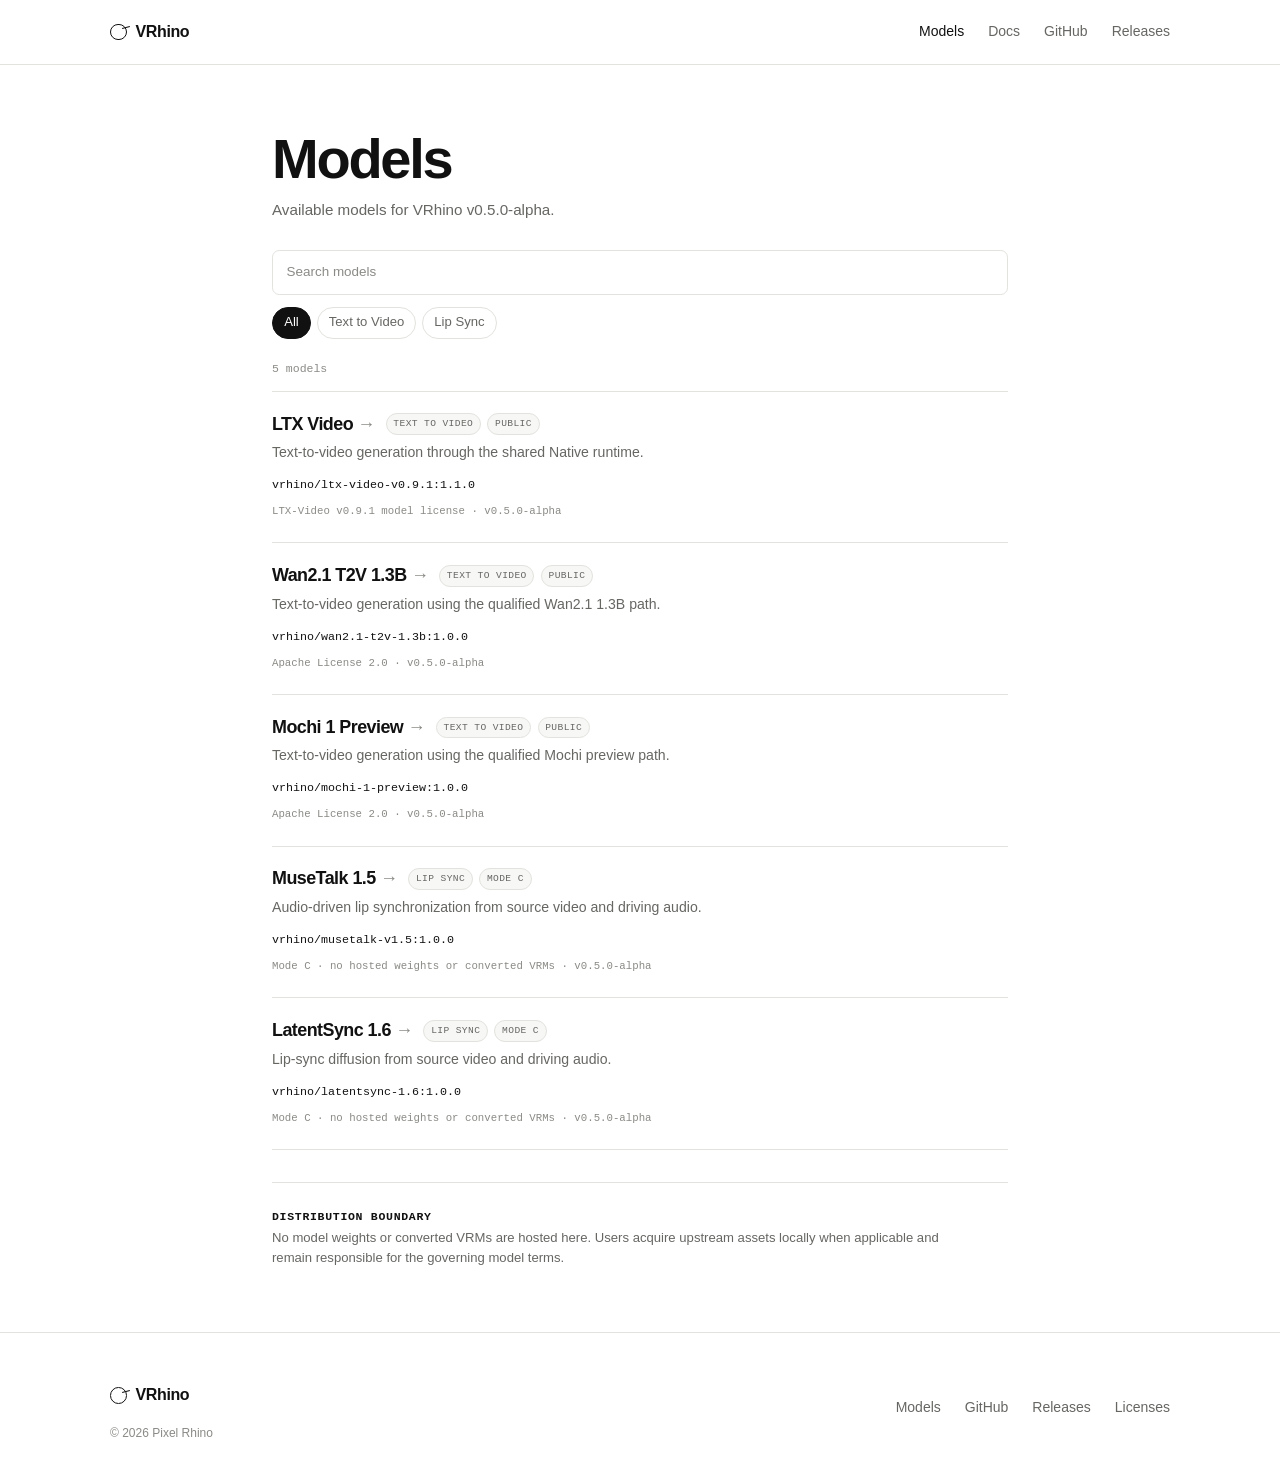
==== commit 161997ec: "site: refine minimal model directory" ====
--- a/models/index.html
+++ b/models/index.html
@@ -28,20 +28,19 @@
     </header>
 
     <main id="main-content">
-      <header class="models-hero shell">
-        <p class="overline">VRhino v0.5.0-alpha</p>
+      <header class="models-hero shell narrow-shell">
         <h1>Models</h1>
-        <p>Available models for VRhino. Support applies to the exact identities listed below.</p>
+        <p>Available models for VRhino v0.5.0-alpha.</p>
       </header>
 
-      <section class="models-directory shell" aria-label="Available models">
+      <section class="models-directory shell narrow-shell" aria-label="Available models">
         <div class="model-toolbar">
+          <label class="search-field"><span class="sr-only">Search models</span><input type="search" placeholder="Search models" autocomplete="off" data-model-search></label>
           <div class="filter-group" role="group" aria-label="Filter models by category">
             <button class="filter-button is-active" type="button" data-model-filter="ALL" aria-pressed="true">All</button>
             <button class="filter-button" type="button" data-model-filter="TEXT TO VIDEO" aria-pressed="false">Text to Video</button>
             <button class="filter-button" type="button" data-model-filter="LIP SYNC" aria-pressed="false">Lip Sync</button>
           </div>
-          <label class="search-field"><span class="sr-only">Search models</span><input type="search" placeholder="Search models" autocomplete="off" data-model-search></label>
         </div>
         <p class="model-results" aria-live="polite" data-model-results>5 models</p>
 
@@ -51,40 +50,40 @@
               <div class="model-title-line"><h2><a href="/models/ltx-video/">LTX Video</a></h2><span class="tag">Text to Video</span><span class="tag">Public</span></div>
               <p>Text-to-video generation through the shared Native runtime.</p>
               <code class="model-id">vrhino/ltx-video-v0.9.1:1.1.0</code>
+              <p class="model-meta">LTX-Video v0.9.1 model license <span aria-hidden="true">·</span> v0.5.0-alpha</p>
             </div>
-            <div class="model-entry-side"><p>Source-backed · local acquisition and conversion</p><p class="model-terms">LTX-Video v0.9.1 model license · v0.5.0-alpha</p><a class="model-link" href="/models/ltx-video/">Details →</a></div>
           </article>
           <article class="model-entry" data-model-id="vrhino/wan2.1-t2v-1.3b:1.0.0" data-category="TEXT TO VIDEO">
             <div class="model-entry-main">
               <div class="model-title-line"><h2><a href="/models/wan2.1/">Wan2.1 T2V 1.3B</a></h2><span class="tag">Text to Video</span><span class="tag">Public</span></div>
               <p>Text-to-video generation using the qualified Wan2.1 1.3B path.</p>
               <code class="model-id">vrhino/wan2.1-t2v-1.3b:1.0.0</code>
+              <p class="model-meta">Apache License 2.0 <span aria-hidden="true">·</span> v0.5.0-alpha</p>
             </div>
-            <div class="model-entry-side"><p>Source-backed · local acquisition and conversion</p><p class="model-terms">Apache License 2.0 · v0.5.0-alpha</p><a class="model-link" href="/models/wan2.1/">Details →</a></div>
           </article>
           <article class="model-entry" data-model-id="vrhino/mochi-1-preview:1.0.0" data-category="TEXT TO VIDEO">
             <div class="model-entry-main">
               <div class="model-title-line"><h2><a href="/models/mochi/">Mochi 1 Preview</a></h2><span class="tag">Text to Video</span><span class="tag">Public</span></div>
               <p>Text-to-video generation using the qualified Mochi preview path.</p>
               <code class="model-id">vrhino/mochi-1-preview:1.0.0</code>
+              <p class="model-meta">Apache License 2.0 <span aria-hidden="true">·</span> v0.5.0-alpha</p>
             </div>
-            <div class="model-entry-side"><p>Source-backed · local acquisition and conversion</p><p class="model-terms">Apache License 2.0 · v0.5.0-alpha</p><a class="model-link" href="/models/mochi/">Details →</a></div>
           </article>
           <article class="model-entry" data-model-id="vrhino/musetalk-v1.5:1.0.0" data-category="LIP SYNC">
             <div class="model-entry-main">
               <div class="model-title-line"><h2><a href="/models/musetalk/">MuseTalk 1.5</a></h2><span class="tag">Lip Sync</span><span class="tag">Mode C</span></div>
               <p>Audio-driven lip synchronization from source video and driving audio.</p>
               <code class="model-id">vrhino/musetalk-v1.5:1.0.0</code>
+              <p class="model-meta">Mode C <span aria-hidden="true">·</span> no hosted weights or converted VRMs <span aria-hidden="true">·</span> v0.5.0-alpha</p>
             </div>
-            <div class="model-entry-side"><p>Mode C · no hosted weights or converted VRMs</p><p class="model-terms">CreativeML OpenRAIL-M, MIT, Apache-2.0 · v0.5.0-alpha</p><a class="model-link" href="/models/musetalk/">Details →</a></div>
           </article>
           <article class="model-entry" data-model-id="vrhino/latentsync-1.6:1.0.0" data-category="LIP SYNC">
             <div class="model-entry-main">
               <div class="model-title-line"><h2><a href="/models/latentsync/">LatentSync 1.6</a></h2><span class="tag">Lip Sync</span><span class="tag">Mode C</span></div>
               <p>Lip-sync diffusion from source video and driving audio.</p>
               <code class="model-id">vrhino/latentsync-1.6:1.0.0</code>
+              <p class="model-meta">Mode C <span aria-hidden="true">·</span> no hosted weights or converted VRMs <span aria-hidden="true">·</span> v0.5.0-alpha</p>
             </div>
-            <div class="model-entry-side"><p>Mode C · no hosted weights or converted VRMs</p><p class="model-terms">CreativeML Open RAIL++-M, MIT, Apache-2.0 · v0.5.0-alpha</p><a class="model-link" href="/models/latentsync/">Details →</a></div>
           </article>
         </div>
         <p class="no-results" hidden data-model-empty>No models match this search.</p>
--- a/assets/css/main.css
+++ b/assets/css/main.css
@@ -100,6 +100,10 @@
   padding-inline: var(--page-pad);
 }
 
+.shell.narrow-shell {
+  width: min(100%, calc(46rem + 2 * var(--page-pad)));
+}
+
 .skip-link {
   position: fixed;
   z-index: 100;
@@ -209,20 +213,20 @@
 
 /* Homepage */
 .home-hero {
-  padding-block: clamp(2.75rem, 5vw, 4rem) 2.25rem;
+  padding-block: clamp(2.75rem, 5vw, 3.75rem) 2rem;
 }
 
 .home-hero h1 {
-  max-width: 15ch;
-  margin-bottom: 1.25rem;
-  font-size: clamp(3rem, 6vw, 4.75rem);
+  max-width: 16ch;
+  margin-bottom: 1rem;
+  font-size: clamp(2.75rem, 6vw, 3.85rem);
 }
 
 .hero-summary {
-  max-width: 44rem;
-  margin-bottom: 1.75rem;
-  color: var(--muted);
-  font-size: clamp(1rem, 1.7vw, 1.2rem);
+  max-width: 39rem;
+  margin-bottom: 1.4rem;
+  color: var(--muted);
+  font-size: clamp(0.98rem, 1.6vw, 1.08rem);
 }
 
 .button-row {
@@ -264,13 +268,13 @@
 .hero-command {
   position: relative;
   display: flex;
-  width: min(100%, 40rem);
-  min-height: 3rem;
+  width: min(100%, 38rem);
+  min-height: 2.75rem;
   align-items: center;
   gap: 0.65rem;
   overflow-x: auto;
-  margin-top: 1.6rem;
-  padding: 0.75rem 5rem 0.75rem 1rem;
+  margin-top: 1.25rem;
+  padding: 0.65rem 5rem 0.65rem 0.9rem;
   border: 1px solid var(--line);
   border-radius: 0.4rem;
   background: var(--surface);
@@ -285,8 +289,7 @@
 }
 
 .models-section {
-  padding-block: 2.5rem 4.5rem;
-  border-top: 1px solid var(--line);
+  padding-block: 1.75rem 3.75rem;
 }
 
 .section-header {
@@ -294,13 +297,13 @@
   align-items: end;
   justify-content: space-between;
   gap: 2rem;
-  margin-bottom: 1.75rem;
+  margin-bottom: 0.8rem;
 }
 
 .section-header h2,
 .compact-header h2 {
   margin-bottom: 0;
-  font-size: clamp(2rem, 4vw, 3rem);
+  font-size: clamp(1.7rem, 4vw, 2.25rem);
 }
 
 .section-header > p {
@@ -313,19 +316,16 @@
   min-height: 2.75rem;
   color: var(--muted);
   font-size: 0.875rem;
-  font-weight: 600;
+  font-weight: 500;
   text-decoration: none;
 }
 
 .model-list {
-  border-top: 1px solid var(--line-strong);
+  border-top: 1px solid var(--line);
 }
 
 .model-entry {
-  display: grid;
-  grid-template-columns: minmax(0, 1fr) minmax(14rem, 19rem);
-  gap: clamp(2rem, 6vw, 5rem);
-  padding-block: 1.65rem;
+  padding-block: 1.35rem 1.45rem;
   border-bottom: 1px solid var(--line);
 }
 
@@ -337,58 +337,63 @@
   display: flex;
   align-items: center;
   flex-wrap: wrap;
-  gap: 0.5rem;
-  margin-bottom: 0.65rem;
+  gap: 0.4rem;
+  margin-bottom: 0.45rem;
 }
 
 .model-title-line h2,
 .model-title-line h3 {
-  margin: 0 0.35rem 0 0;
-  font-size: 1.3rem;
+  margin: 0 0.25rem 0 0;
+  font-size: 1.12rem;
   letter-spacing: -0.03em;
 }
 
 .model-title-line a {
   text-decoration: none;
+}
+
+.model-title-line a::after {
+  margin-left: 0.3rem;
+  color: var(--faint);
+  content: "→";
+  font-weight: 400;
 }
 
 .tag,
 .label {
   display: inline-flex;
-  min-height: 1.55rem;
-  align-items: center;
-  padding: 0.2rem 0.5rem;
+  min-height: 1.35rem;
+  align-items: center;
+  padding: 0.14rem 0.42rem;
   border: 1px solid var(--line);
   border-radius: 999px;
   background: var(--surface);
   color: var(--muted);
   font-family: var(--mono);
-  font-size: 0.64rem;
+  font-size: 0.6rem;
   letter-spacing: 0.04em;
   line-height: 1;
   text-transform: uppercase;
 }
 
-.model-entry-main > p,
-.model-entry-side p {
-  margin-bottom: 0.6rem;
-  color: var(--muted);
-  font-size: 0.92rem;
+.model-entry-main > p {
+  margin-bottom: 0.45rem;
+  color: var(--muted);
+  font-size: 0.88rem;
 }
 
 .model-id {
   color: var(--ink);
-  font-size: 0.76rem;
+  font-size: 0.73rem;
   overflow-wrap: anywhere;
 }
 
-.model-entry-side {
-  align-self: start;
-}
-
-.model-entry-side .model-terms {
+.model-entry-main > .model-meta {
+  margin: 0.45rem 0 0;
   color: var(--faint);
-  font-size: 0.78rem;
+  font-family: var(--mono);
+  font-size: 0.67rem;
+  line-height: 1.5;
 }
 
 .model-link {
@@ -402,7 +407,7 @@
 }
 
 .compact-section {
-  padding-block: 4.5rem;
+  padding-block: 3.5rem;
   border-top: 1px solid var(--line);
 }
 
@@ -523,32 +528,29 @@
 
 /* Models directory */
 .models-hero {
-  padding-block: clamp(3.5rem, 8vw, 6rem) 2.75rem;
+  padding-block: clamp(2.75rem, 6vw, 4rem) 1.75rem;
 }
 
 .models-hero h1 {
-  margin-bottom: 0.75rem;
-  font-size: clamp(3rem, 7vw, 5rem);
+  margin-bottom: 0.55rem;
+  font-size: clamp(2.5rem, 6vw, 3.5rem);
 }
 
 .models-hero > p:last-child {
   max-width: 38rem;
   margin-bottom: 0;
   color: var(--muted);
-  font-size: 1.05rem;
+  font-size: 0.95rem;
 }
 
 .models-directory {
-  padding-bottom: 5rem;
+  padding-bottom: 4rem;
 }
 
 .model-toolbar {
-  display: flex;
-  align-items: center;
-  justify-content: space-between;
-  gap: 1rem;
-  padding-block: 1rem;
-  border-block: 1px solid var(--line);
+  display: grid;
+  gap: 0.75rem;
+  padding-bottom: 1rem;
 }
 
 .filter-group {
@@ -558,11 +560,11 @@
 }
 
 .filter-button {
-  min-height: 2.35rem;
-  padding: 0.45rem 0.75rem;
-  border: 1px solid transparent;
-  border-radius: 0.3rem;
-  background: transparent;
+  min-height: 2rem;
+  padding: 0.3rem 0.7rem;
+  border: 1px solid var(--line);
+  border-radius: 999px;
+  background: var(--paper);
   color: var(--muted);
   cursor: pointer;
   font-size: 0.82rem;
@@ -574,17 +576,17 @@
 }
 
 .filter-button.is-active {
-  border-color: var(--line-strong);
-  background: var(--surface);
-  color: var(--ink);
+  border-color: var(--ink);
+  background: var(--ink);
+  color: var(--paper);
 }
 
 .search-field input {
-  width: min(16rem, 34vw);
-  min-height: 2.45rem;
-  padding: 0.5rem 0.75rem;
-  border: 1px solid var(--line-strong);
-  border-radius: 0.3rem;
+  width: 100%;
+  min-height: 2.8rem;
+  padding: 0.6rem 0.85rem;
+  border: 1px solid var(--line);
+  border-radius: 0.45rem;
   background: var(--paper);
   color: var(--ink);
   font-size: 0.84rem;
@@ -596,7 +598,7 @@
 
 .model-results {
   margin: 0;
-  padding-block: 0.9rem;
+  padding-block: 0.35rem 0.8rem;
   color: var(--faint);
   font-family: var(--mono);
   font-size: 0.72rem;
@@ -609,10 +611,7 @@
 }
 
 .boundary-note {
-  display: grid;
-  grid-template-columns: 12rem 1fr;
-  gap: 2rem;
-  margin-top: 2.5rem;
+  margin-top: 2rem;
   padding-top: 1.25rem;
   border-top: 1px solid var(--line);
 }
@@ -628,7 +627,7 @@
   max-width: 42rem;
   margin-bottom: 0;
   color: var(--muted);
-  font-size: 0.88rem;
+  font-size: 0.82rem;
 }
 
 /* Model detail pages */
